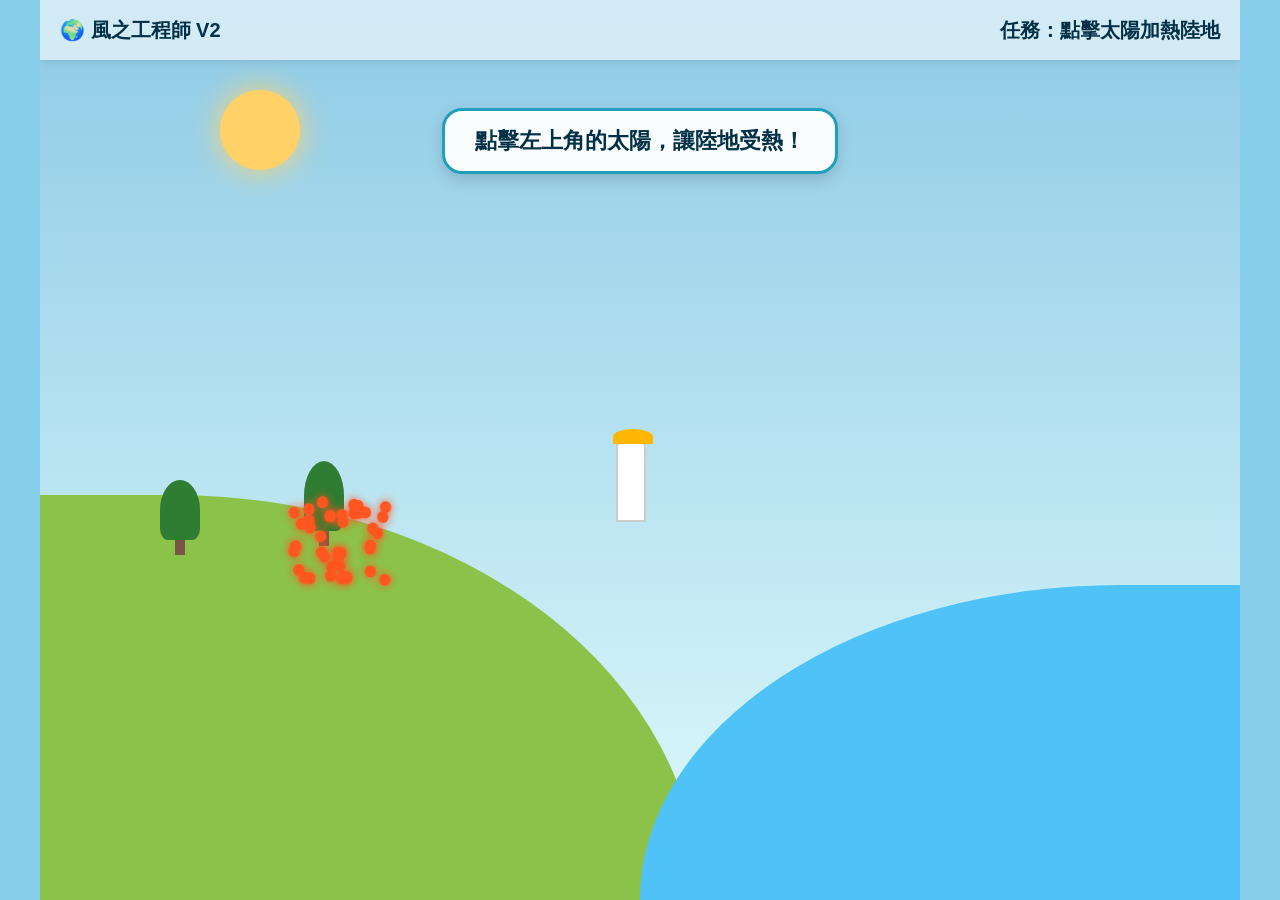
==== index.html @ 974bfee3 "Rename index.html.html to index.html" ====
<!DOCTYPE html>
<html lang="zh-HK">
<head>
<meta charset="UTF-8">
<meta name="viewport" content="width=device-width, initial-scale=1.0, maximum-scale=1.0, user-scalable=no">
<title>風之工程師 V2 - 海陸風大解密</title>
<style>
  /* 基礎設定，針對 iPad 觸控優化 */
  * { box-sizing: border-box; -webkit-tap-highlight-color: transparent; user-select: none; }
  body {
    margin: 0; padding: 0; width: 100vw; height: 100vh;
    font-family: "PingFang HK", "Microsoft JhengHei", sans-serif;
    background-color: #87CEEB; overflow: hidden;
    display: flex; justify-content: center; align-items: center;
    touch-action: none; /* 防止 iPad 滑動時觸發網頁滾動 */
  }
  #game-container {
    width: 100%; height: 100%; max-width: 1200px;
    position: relative; background: linear-gradient(to bottom, #8ecae6, #e0fbfc);
    overflow: hidden;
  }

  /* 頂部狀態列 */
  #header {
    position: absolute; top: 0; left: 0; width: 100%; height: 60px; 
    display: flex; justify-content: space-between; align-items: center;
    padding: 0 20px; background: rgba(255,255,255,0.6); backdrop-filter: blur(5px);
    font-size: 20px; font-weight: bold; color: #023047; z-index: 100;
    box-shadow: 0 2px 10px rgba(0,0,0,0.1);
  }

  /* 場景繪製 */
  .scene { position: absolute; width: 100%; height: 100%; top: 0; left: 0; }
  .sun { 
    position: absolute; top: 10%; left: 15%; width: 80px; height: 80px; 
    background: #FFD166; border-radius: 50%; box-shadow: 0 0 30px #FFD166; 
    transition: all 1s; cursor: pointer; z-index: 10;
  }
  .sun.hot { background: #FF5722; box-shadow: 0 0 60px #FF5722; transform: scale(1.1); }
  .land { position: absolute; bottom: 0; left: 0; width: 55%; height: 45%; background: #8BC34A; border-top-right-radius: 80% 100%; }
  .ocean { position: absolute; bottom: 0; right: 0; width: 50%; height: 35%; background: #4FC3F7; border-top-left-radius: 80% 100%; }
  .lighthouse { position: absolute; bottom: 42%; left: 48%; width: 30px; height: 80px; background: white; border: 2px solid #ccc; border-radius: 5px 5px 0 0; z-index: 5; }
  .lighthouse::before { content:''; position: absolute; top: -15px; left: -5px; width: 40px; height: 15px; background: #FFB703; border-radius: 50% 50% 0 0; }
  .tree { position: absolute; bottom: 40%; width: 40px; height: 60px; background: #2E7D32; border-radius: 50% 50% 20% 20%; transition: transform 0.2s; z-index: 5; }
  .tree::after { content:''; position: absolute; bottom: -15px; left: 15px; width: 10px; height: 15px; background: #795548; }
  .tree.t1 { left: 10%; }
  .tree.t2 { left: 22%; height: 70px; bottom: 41%; }
  .tree.wind { animation: sway 0.4s infinite alternate; }
  @keyframes sway { from { transform: rotate(-8deg); } to { transform: rotate(8deg); } }

  /* 提示文字框 */
  .dialog-box {
    position: absolute; top: 12%; left: 50%; transform: translateX(-50%);
    background: rgba(255,255,255,0.95); padding: 15px 30px; border-radius: 20px;
    font-size: 22px; font-weight: bold; color: #023047; box-shadow: 0 6px 15px rgba(0,0,0,0.15);
    text-align: center; z-index: 50; transition: all 0.3s; border: 3px solid #219EBC;
    min-width: 300px;
  }

  /* 按鈕 */
  .btn {
    padding: 15px 40px; font-size: 24px; font-weight: bold; border: none; border-radius: 30px;
    background: #FB8500; color: white; box-shadow: 0 6px #d67000; cursor: pointer;
    transition: transform 0.1s, box-shadow 0.1s; outline: none;
  }
  .btn:active { transform: translateY(4px); box-shadow: 0 2px #d67000; }
  .btn-blue { background: #219EBC; box-shadow: 0 6px #176b80; }
  .btn-blue:active { box-shadow: 0 2px #176b80; }
  .btn-green { background: #4CAF50; box-shadow: 0 6px #388E3C; }
  .btn-green:active { box-shadow: 0 2px #388E3C; }

  /* 階段控制 */
  .stage { display: none; position: absolute; width: 100%; height: 100%; z-index: 20; }
  .stage.active { display: block; }

  /* 階段一 UI */
  #stage1 .controls { position: absolute; bottom: 15%; left: 25%; transform: translateX(-50%); display: flex; gap: 20px; z-index: 30; }
  
  /* 階段二 UI (Canvas) */
  #stage2 { z-index: 30; }
  #draw-canvas { position: absolute; top: 0; left: 0; width: 100%; height: 100%; z-index: 25; }
  .pressure-icon {
    position: absolute; width: 60px; height: 60px; border-radius: 50%; display: flex;
    justify-content: center; align-items: center; font-size: 36px; font-weight: bold;
    color: white; opacity: 0; transition: opacity 0.5s; z-index: 26; pointer-events: none;
  }
  .pressure-icon.low { background: #E63946; top: 35%; left: 20%; }
  .pressure-icon.high { background: #023047; top: 60%; right: 15%; }

  /* 階段三 UI */
  #stage3 .quiz-panel {
    position: absolute; top: 50%; left: 50%; transform: translate(-50%, -50%);
    background: white; padding: 40px; border-radius: 25px; width: 90%; max-width: 850px;
    box-shadow: 0 15px 40px rgba(0,0,0,0.3); z-index: 40; text-align: center;
    display: none; flex-direction: column; gap: 25px; border: 5px solid #219EBC;
  }
  #stage3 .quiz-panel.active { display: flex; }
  .quiz-text { font-size: 26px; line-height: 2.2; color: #333; text-align: left; }
  .blank {
    display: inline-block; min-width: 120px; padding: 5px 15px; margin: 0 5px;
    border-bottom: 4px dashed #219EBC; color: #FB8500; font-weight: bold; text-align: center;
    background: #e0fbfc; border-radius: 8px; cursor: pointer; transition: all 0.2s;
  }
  .blank.active { background: #FFD166; border-bottom-color: #FB8500; transform: scale(1.05); }
  .blank.correct { background: #C8E6C9; color: #2E7D32; border-bottom-color: #2E7D32; border-bottom-style: solid; }
  .blank.wrong { background: #FFCDD2; color: #B71C1C; border-bottom-color: #B71C1C; border-bottom-style: solid; }
  
  .options { display: flex; justify-content: center; gap: 20px; flex-wrap: wrap; margin-top: 10px; }
  .option-btn {
    padding: 15px 35px; font-size: 24px; background: #f8f9fa; border: 3px solid #adb5bd;
    border-radius: 15px; color: #495057; font-weight: bold; cursor: pointer;
    transition: all 0.2s; box-shadow: 0 4px #adb5bd;
  }
  .option-btn:active { transform: translateY(2px); box-shadow: 0 2px #adb5bd; }
  .option-btn:hover { border-color: #219EBC; color: #219EBC; }
</style>
</head>
<body>

<div id="game-container">
  <!-- 背景場景 -->
  <div class="scene">
    <div class="sun" id="sun"></div>
    <div class="land"></div>
    <div class="ocean"></div>
    <div class="lighthouse"></div>
    <div class="tree t1" id="tree1"></div>
    <div class="tree t2" id="tree2"></div>
  </div>

  <!-- 頂部狀態 -->
  <div id="header">
    <div>🌍 風之工程師 V2</div>
    <div id="status-text">任務：點擊太陽加熱陸地</div>
  </div>

  <!-- 提示對話框 -->
  <div class="dialog-box" id="dialog">點擊左上角的太陽，讓陸地受熱！</div>

  <!-- 粒子層 -->
  <canvas id="particle-canvas" style="position:absolute; top:0; left:0; width:100%; height:100%; z-index:15; pointer-events:none;"></canvas>

  <!-- 階段一：熱空氣 -->
  <div class="stage active" id="stage1">
    <div class="controls">
      <button class="btn" id="btn-expand">膨脹</button>
      <button class="btn btn-blue" id="btn-contract">收縮</button>
    </div>
  </div>

  <!-- 階段二：冷空氣補充 (畫線互動) -->
  <div class="stage" id="stage2">
    <canvas id="draw-canvas"></canvas>
    <div class="pressure-icon low" id="low-press">－</div>
    <div class="pressure-icon high" id="high-press">＋</div>
  </div>

  <!-- 階段三：文字填空 -->
  <div class="stage" id="stage3">
    <div class="quiz-panel" id="quiz-panel">
      <div class="quiz-text">
        日間，在太陽的照射下，陸地上的空氣因受熱
        <span class="blank" id="blank1">?</span> 而
        <span class="blank" id="blank2">?</span>。<br>
        海洋上較冷的空氣會流向陸地，補充了
        <span class="blank" id="blank3">?</span> 的空氣。<br>
        這樣，空氣流動便形成風。
      </div>
      <div class="options" id="options-container">
        <!-- JS 動態生成選項 -->
      </div>
      <button class="btn btn-green" id="btn-check" style="margin-top: 10px; display: none;">確認答案</button>
    </div>
  </div>

</div>

<script>
/* 
  V2 改善重點：
  1. 使用 Canvas 進行粒子與畫線動畫，iPad 觸控更流暢。
  2. 粒子動畫嚴格遵守「距離拉開」而非「體積變大」。
  3. 階段三填空互動優化，點擊空格再選答案，並加入視覺回饋。
  4. 加入 Web Audio API 音效。
*/

// --- 音效產生器 (無需外部檔案) ---
const AudioContext = window.AudioContext || window.webkitAudioContext;
let audioCtx;
function initAudio() {
  if (!audioCtx) audioCtx = new AudioContext();
}
function playSound(type) {
  if (!audioCtx) return;
  const osc = audioCtx.createOscillator();
  const gain = audioCtx.createGain();
  osc.connect(gain);
  gain.connect(audioCtx.destination);
  
  if (type === 'click') {
    osc.type = 'sine'; osc.frequency.setValueAtTime(600, audioCtx.currentTime);
    gain.gain.setValueAtTime(0.1, audioCtx.currentTime);
    gain.gain.exponentialRampToValueAtTime(0.01, audioCtx.currentTime + 0.1);
    osc.start(); osc.stop(audioCtx.currentTime + 0.1);
  } else if (type === 'success') {
    osc.type = 'triangle'; 
    osc.frequency.setValueAtTime(400, audioCtx.currentTime);
    osc.frequency.exponentialRampToValueAtTime(800, audioCtx.currentTime + 0.2);
    gain.gain.setValueAtTime(0.1, audioCtx.currentTime);
    gain.gain.exponentialRampToValueAtTime(0.01, audioCtx.currentTime + 0.3);
    osc.start(); osc.stop(audioCtx.currentTime + 0.3);
  } else if (type === 'error') {
    osc.type = 'sawtooth'; osc.frequency.setValueAtTime(200, audioCtx.currentTime);
    gain.gain.setValueAtTime(0.1, audioCtx.currentTime);
    gain.gain.exponentialRampToValueAtTime(0.01, audioCtx.currentTime + 0.2);
    osc.start(); osc.stop(audioCtx.currentTime + 0.2);
  } else if (type === 'wind') {
    // 簡單的白噪音模擬風聲
    const bufferSize = audioCtx.sampleRate * 1.5; 
    const buffer = audioCtx.createBuffer(1, bufferSize, audioCtx.sampleRate);
    const data = buffer.getChannelData(0);
    for (let i = 0; i < bufferSize; i++) data[i] = Math.random() * 2 - 1;
    const noise = audioCtx.createBufferSource();
    noise.buffer = buffer;
    const filter = audioCtx.createBiquadFilter();
    filter.type = 'lowpass'; filter.frequency.value = 800;
    noise.connect(filter); filter.connect(gain);
    gain.gain.setValueAtTime(0.2, audioCtx.currentTime);
    gain.gain.exponentialRampToValueAtTime(0.01, audioCtx.currentTime + 1.5);
    noise.start(); noise.stop(audioCtx.currentTime + 1.5);
  }
}

// --- 全局狀態 ---
const state = {
  stage: 1,
  sunHot: false,
  particles: [],
  animId: null,
  selectedAnswers: { blank1: null, blank2: null, blank3: null },
  activeBlank: 'blank1'
};

// --- DOM 元素 ---
const sun = document.getElementById('sun');
const dialog = document.getElementById('dialog');
const statusText = document.getElementById('status-text');
const btnExpand = document.getElementById('btn-expand');
const btnContract = document.getElementById('btn-contract');
const stage1 = document.getElementById('stage1');
const stage2 = document.getElementById('stage2');
const stage3 = document.getElementById('stage3');
const drawCanvas = document.getElementById('draw-canvas');
const ctxDraw = drawCanvas.getContext('2d');
const particleCanvas = document.getElementById('particle-canvas');
const ctxPart = particleCanvas.getContext('2d');
const lowPress = document.getElementById('low-press');
const highPress = document.getElementById('high-press');
const trees = [document.getElementById('tree1'), document.getElementById('tree2')];
const quizPanel = document.getElementById('quiz-panel');
const optionsContainer = document.getElementById('options-container');
const btnCheck = document.getElementById('btn-check');

// 初始化 Canvas 尺寸
function resizeCanvas() {
  particleCanvas.width = window.innerWidth;
  particleCanvas.height = window.innerHeight;
  drawCanvas.width = window.innerWidth;
  drawCanvas.height = window.innerHeight;
}
window.addEventListener('resize', resizeCanvas);
resizeCanvas();

// --- 粒子系統 (Stage 1 & 2) ---
function createParticles() {
  state.particles = [];
  const startX = window.innerWidth * 0.25; // 陸地中心
  const startY = window.innerHeight * 0.6;  // 陸地上方
  
  for (let i = 0; i < 40; i++) {
    // 初始密集狀態
    let x = startX + (Math.random() - 0.5) * 100;
    let y = startY + (Math.random() - 0.5) * 80;
    state.particles.push({
      x: x, y: y,
      baseX: x, baseY: y,
      radius: 6,
      color: '#FF5722',
      vx: 0, vy: 0
    });
  }
}

function drawParticles() {
  ctxPart.clearRect(0, 0, particleCanvas.width, particleCanvas.height);
  state.particles.forEach(p => {
    ctxPart.beginPath();
    ctxPart.arc(p.x, p.y, p.radius, 0, Math.PI * 2);
    ctxPart.fillStyle = p.color;
    ctxPart.fill();
    // 加點發光效果
    ctxPart.shadowBlur = 10;
    ctxPart.shadowColor = p.color;
  });
  ctxPart.shadowBlur = 0;
}

function animateParticles() {
  let needsRedraw = false;
  state.particles.forEach(p => {
    if (p.vx !== 0 || p.vy !== 0) {
      p.x += p.vx;
      p.y += p.vy;
      p.vx *= 0.95; // 摩擦力
      p.vy *= 0.95;
      if (Math.abs(p.vx) > 0.1 || Math.abs(p.vy) > 0.1) needsRedraw = true;
    }
  });
  if (needsRedraw) {
    drawParticles();
    state.animId = requestAnimationFrame(animateParticles);
  } else {
    drawParticles();
  }
}

// --- 階段一邏輯 ---
sun.addEventListener('click', () => {
  if (state.stage !== 1 || state.sunHot) return;
  initAudio(); playSound('click');
  
  state.sunHot = true;
  sun.classList.add('hot');
  dialog.innerText = '陸地受熱了！空氣會怎樣呢？';
  statusText.innerText = '任務：選擇空氣的變化';
  btnExpand.style.display = 'inline-block';
  btnContract.style.display = 'inline-block';

  // 粒子震動效果 (受熱)
  state.particles.forEach(p => {
    p.vx = (Math.random() - 0.5) * 15;
    p.vy = (Math.random() - 0.5) * 15;
  });
  cancelAnimationFrame(state.animId);
  animateParticles();
});

btnExpand.addEventListener('click', () => {
  if (!state.sunHot) return;
  playSound('success');
  btnExpand.style.display = 'none';
  btnContract.style.display = 'none';
  dialog.innerText = '空氣受熱膨脹，粒子距離拉開，整體體積變大！';
  statusText.innerText = '觀察：熱空氣上升中';
  
  // 動畫：粒子距離拉開並整體上升
  state.particles.forEach(p => {
    // 計算從中心向外擴散的方向
    let dx = p.x - (window.innerWidth * 0.25);
    let dy = p.y - (window.innerHeight * 0.6);
    let dist = Math.sqrt(dx*dx + dy*dy) || 1;
    
    // 設定目標位置：向外擴散，並向上移動
    let targetX = p.x + (dx / dist) * (60 + Math.random() * 40);
    let targetY = p.y + (dy / dist) * (60 + Math.random() * 40) - 250; // 向上移動

    // 使用動畫過渡
    let startX = p.x, startY = p.y;
    let startTime = performance.now();
    let duration = 1500;

    function update() {
      let time = performance.now() - startTime;
      let progress = Math.min(time / duration, 1);
      // 緩動函數 easeOutQuad
      let ease = 1 - (1 - progress) * (1 - progress);
      
      p.x = startX + (targetX - startX) * ease;
      p.y = startY + (targetY - startY) * ease;
      drawParticles();

      if (progress < 1) {
        requestAnimationFrame(update);
      } else if (p === state.particles[state.particles.length - 1]) {
        // 最後一個粒子移動完畢
        setTimeout(startStage2, 500);
      }
    }
    requestAnimationFrame(update);
  });
  
  // 確保粒子顏色變淡(上升)
  setTimeout(() => {
    state.particles.forEach(p => p.color = 'rgba(255, 87, 34, 0.5)');
  }, 800);
});

btnContract.addEventListener('click', () => {
  playSound('error');
  dialog.innerText = '不對喔！空氣受熱時，粒子會拉開距離膨脹，再試一次！';
  btnContract.style.transform = 'translateX(5px)';
  setTimeout(() => btnContract.style.transform = 'translateX(-5px)', 100);
  setTimeout(() => btnContract.style.transform = 'translateX(0)', 200);
});


// --- 階段二邏輯 (Canvas 畫線) ---
let isDrawing = false;
let startX = 0, startY = 0;
let currentLine = null;

function startStage2() {
  stage1.classList.remove('active');
  stage2.classList.add('active');
  dialog.innerText = '熱空氣上升了，陸地變空！請用手指從海洋向左劃，引導冷空氣補充。';
  statusText.innerText = '任務：引導冷空氣';
  
  lowPress.style.opacity = '1';
  highPress.style.opacity = '1';
  
  // 清空粒子畫布，準備接收冷空氣
  state.particles = [];
  ctxPart.clearRect(0, 0, particleCanvas.width, particleCanvas.height);

  // 綁定觸控事件
  drawCanvas.style.pointerEvents = 'auto'; // 允許Canvas接收觸控
  drawCanvas.addEventListener('touchstart', onPointerDown, {passive: false});
  drawCanvas.addEventListener('touchmove', onPointerMove, {passive: false});
  drawCanvas.addEventListener('touchend', onPointerUp);
  drawCanvas.addEventListener('mousedown', onPointerDown);
  drawCanvas.addEventListener('mousemove', onPointerMove);
  drawCanvas.addEventListener('mouseup', onPointerUp);
}

function getPos(e) {
  let clientX, clientY;
  if (e.touches && e.touches.length > 0) {
    clientX = e.touches[0].clientX;
    clientY = e.touches[0].clientY;
  } else {
    clientX = e.clientX;
    clientY = e.clientY;
  }
  return { x: clientX, y: clientY };
}

function onPointerDown(e) {
  e.preventDefault();
  const pos = getPos(e);
  // 必須從右側 (海洋) 開始劃
  if (pos.x > window.innerWidth * 0.5) {
    isDrawing = true;
    startX = pos.x;
    startY = pos.y;
    currentLine = { startX, startY, endX: startX, endY: startY };
    drawLine();
  }
}

function onPointerMove(e) {
  if (!isDrawing) return;
  e.preventDefault();
  const pos = getPos(e);
  currentLine.endX = pos.x;
  currentLine.endY = pos.y;
  drawLine();
}

function onPointerUp(e) {
  if (!isDrawing) return;
  isDrawing = false;
  const pos = getPos(e);
  
  // 判斷成功條件：向左劃動超過 150px，且結束位置在左半邊
  if (pos.x < startX - 150 && pos.x < window.innerWidth * 0.45) {
    playSound('wind');
    // 成功！
    removePointerEvents();
    ctxDraw.clearRect(0, 0, drawCanvas.width, drawCanvas.height);
    dialog.innerText = '冷空氣從高氣壓（海洋）流向低氣壓（陸地）補充！';
    successStage2();
  } else {
    // 失敗，清除線條
    playSound('error');
    ctxDraw.clearRect(0, 0, drawCanvas.width, drawCanvas.height);
    currentLine = null;
    dialog.innerText = '要從海洋（右邊）向左劃向陸地（左邊）才對喔！';
  }
}

function drawLine() {
  ctxDraw.clearRect(0, 0, drawCanvas.width, drawCanvas.height);
  if (!currentLine) return;
  
  ctxDraw.beginPath();
  ctxDraw.moveTo(currentLine.startX, currentLine.startY);
  ctxDraw.lineTo(currentLine.endX, currentLine.endY);
  ctxDraw.strokeStyle = 'rgba(0, 180, 216, 0.8)';
  ctxDraw.lineWidth = 15;
  ctxDraw.lineCap = 'round';
  ctxDraw.stroke();
  
  // 加個箭頭
  let angle = Math.atan2(currentLine.endY - currentLine.startY, currentLine.endX - currentLine.startX);
  let arrowX = currentLine.endX - 20 * Math.cos(angle);
  let arrowY = currentLine.endY - 20 * Math.sin(angle);
  ctxDraw.beginPath();
  ctxDraw.moveTo(currentLine.endX, currentLine.endY);
  ctxDraw.lineTo(arrowX - 10 * Math.sin(angle), arrowY + 10 * Math.cos(angle));
  ctxDraw.lineTo(arrowX + 10 * Math.sin(angle), arrowY - 10 * Math.cos(angle));
  ctxDraw.closePath();
  ctxDraw.fillStyle = 'rgba(0, 180, 216, 1)';
  ctxDraw.fill();
}

function removePointerEvents() {
  drawCanvas.removeEventListener('touchstart', onPointerDown);
  drawCanvas.removeEventListener('touchmove', onPointerMove);
  drawCanvas.removeEventListener('touchend', onPointerUp);
  drawCanvas.removeEventListener('mousedown', onPointerDown);
  drawCanvas.removeEventListener('mousemove', onPointerMove);
  drawCanvas.removeEventListener('mouseup', onPointerUp);
  drawCanvas.style.pointerEvents = 'none';
}

function successStage2() {
  // 隱藏氣壓圖示
  lowPress.style.opacity = '0';
  highPress.style.opacity = '0';
  
  // 生成冷空氣粒子從右向左移動
  for (let i = 0; i < 30; i++) {
    let startX = window.innerWidth * 0.8 + (Math.random() - 0.5) * 100;
    let startY = window.innerHeight * 0.5 + (Math.random() - 0.5) * 100;
    let targetX = window.innerWidth * 0.25 + (Math.random() - 0.5) * 100;
    let targetY = window.innerHeight * 0.6 + (Math.random() - 0.5) * 100;
    
    let p = {
      x: startX, y: startY, targetX: targetX, targetY: targetY,
      radius: 6, color: '#00B4D8', progress: 0
    };
    
    // 使用動畫
    let startTime = performance.now() + i * 40;
    let duration = 800;
    
    function update() {
      let time = performance.now() - startTime;
      if (time < 0) { requestAnimationFrame(update); return; }
      
      let progress = Math.min(time / duration, 1);
      let ease = 1 - Math.pow(1 - progress, 3); // easeOutCubic
      
      p.x = startX + (targetX - startX) * ease;
      p.y = startY + (targetY - startY) * ease;
      
      ctxPart.beginPath();
      ctxPart.arc(p.x, p.y, p.radius, 0, Math.PI * 2);
      ctxPart.fillStyle = p.color;
      ctxPart.fill();
      
      if (progress < 1) {
        requestAnimationFrame(update);
      }
    }
    requestAnimationFrame(update);
  }

  // 樹木搖擺 (風的視覺回饋)
  setTimeout(() => {
    trees.forEach(t => t.classList.add('wind'));
  }, 500);

  // 進入階段三
  setTimeout(() => {
    dialog.style.opacity = '0';
    startStage3();
  }, 2500);
}


// --- 階段三邏輯 (文字填空) ---
function startStage3() {
  stage2.classList.remove('active');
  stage3.classList.add('active');
  statusText.innerText = '最終任務：完成科學填空';
  quizPanel.classList.add('active');
  dialog.style.opacity = '0';

  // 選項池
  const options = ['膨脹', '收縮', '上升', '下沉'];
  
  // 清空並生成選項
  optionsContainer.innerHTML = '';
  options.forEach(opt => {
    let btn = document.createElement('button');
    btn.className = 'option-btn';
    btn.innerText = opt;
    btn.dataset.text = opt;
    
    btn.addEventListener('click', () => {
      if (state.activeBlank) {
        playSound('click');
        // 填入文字
        let blankEl = document.getElementById(state.activeBlank);
        blankEl.innerText = opt;
        blankEl.classList.add('active');
        state.selectedAnswers[state.activeBlank] = opt;
        
        // 尋找下一個未填的空格
        let nextBlank = null;
        if (!state.selectedAnswers.blank1) nextBlank = 'blank1';
        else if (!state.selectedAnswers.blank2) nextBlank = 'blank2';
        else if (!state.selectedAnswers.blank3) nextBlank = 'blank3';
        
        if (nextBlank) {
          setActiveBlank(nextBlank);
        } else {
          setActiveBlank(null);
        }

        // 檢查是否全部填完
        if (state.selectedAnswers.blank1 && state.selectedAnswers.blank2 && state.selectedAnswers.blank3) {
          btnCheck.style.display = 'inline-block';
        } else {
          btnCheck.style.display = 'none';
        }
      }
    });
    optionsContainer.appendChild(btn);
  });

  // 設置當前選中的空格
  function setActiveBlank(id) {
    ['blank1', 'blank2', 'blank3'].forEach(b => {
      let el = document.getElementById(b);
      if (b === id) el.classList.add('active');
      else el.classList.remove('active');
    });
    state.activeBlank = id;
  }

  // 點擊空格可以重新選擇
  ['blank1', 'blank2', 'blank3'].forEach(id => {
    document.getElementById(id).addEventListener('click', (e) => {
      // 清除該格答案
      e.target.innerText = '?';
      e.target.classList.remove('correct', 'wrong', 'active');
      state.selectedAnswers[id] = null;
      setActiveBlank(id);
      btnCheck.style.display = 'none';
    });
  });

  setActiveBlank('blank1');

  // 確認答案
  btnCheck.addEventListener('click', () => {
    let correctAnswers = {
      blank1: '膨脹',
      blank2: '上升',
      blank3: '上升'
    };

    let allCorrect = true;
    for (let key in correctAnswers) {
      let el = document.getElementById(key);
      if (state.selectedAnswers[key] === correctAnswers[key]) {
        el.classList.add('correct');
        el.classList.remove('wrong');
      } else {
        el.classList.add('wrong');
        el.classList.remove('correct');
        allCorrect = false;
      }
    }

    if (allCorrect) {
      playSound('success');
      dialog.style.opacity = '1';
      dialog.innerText = '太棒了！你成功製造了風！🌬️';
      dialog.style.background = '#C8E6C9';
      dialog.style.color = '#2E7D32';
      dialog.style.border = '3px solid #4CAF50';
      
      quizPanel.style.display = 'none';
      statusText.innerText = '任務完成！🌟';
      
      sun.classList.remove('hot');
      trees.forEach(t => t.classList.add('wind'));
    } else {
      playSound('error');
      dialog.style.opacity = '1';
      dialog.innerText = '有些答案不對喔，想想空氣受熱後會怎樣？';
      dialog.style.background = '#FFCDD2';
      dialog.style.color = '#B71C1C';
      dialog.style.border = '3px solid #E53935';
      
      // 震動錯誤的空格
      for (let key in correctAnswers) {
        if (state.selectedAnswers[key] !== correctAnswers[key]) {
          let el = document.getElementById(key);
          el.style.transform = 'translateX(5px)';
          setTimeout(() => el.style.transform = 'translateX(-5px)', 100);
          setTimeout(() => el.style.transform = 'translateX(0)', 200);
        }
      }
    }
  });
}

// 初始化遊戲
window.onload = () => {
  createParticles();
  drawParticles();
  
  // 隱藏階段一的按鈕，直到點擊太陽
  btnExpand.style.display = 'none';
  btnContract.style.display = 'none';
  
  // 階段二的氣壓圖示預設隱藏
  lowPress.style.opacity = '0';
  highPress.style.opacity = '0';
};
</script>
</body>
</html>
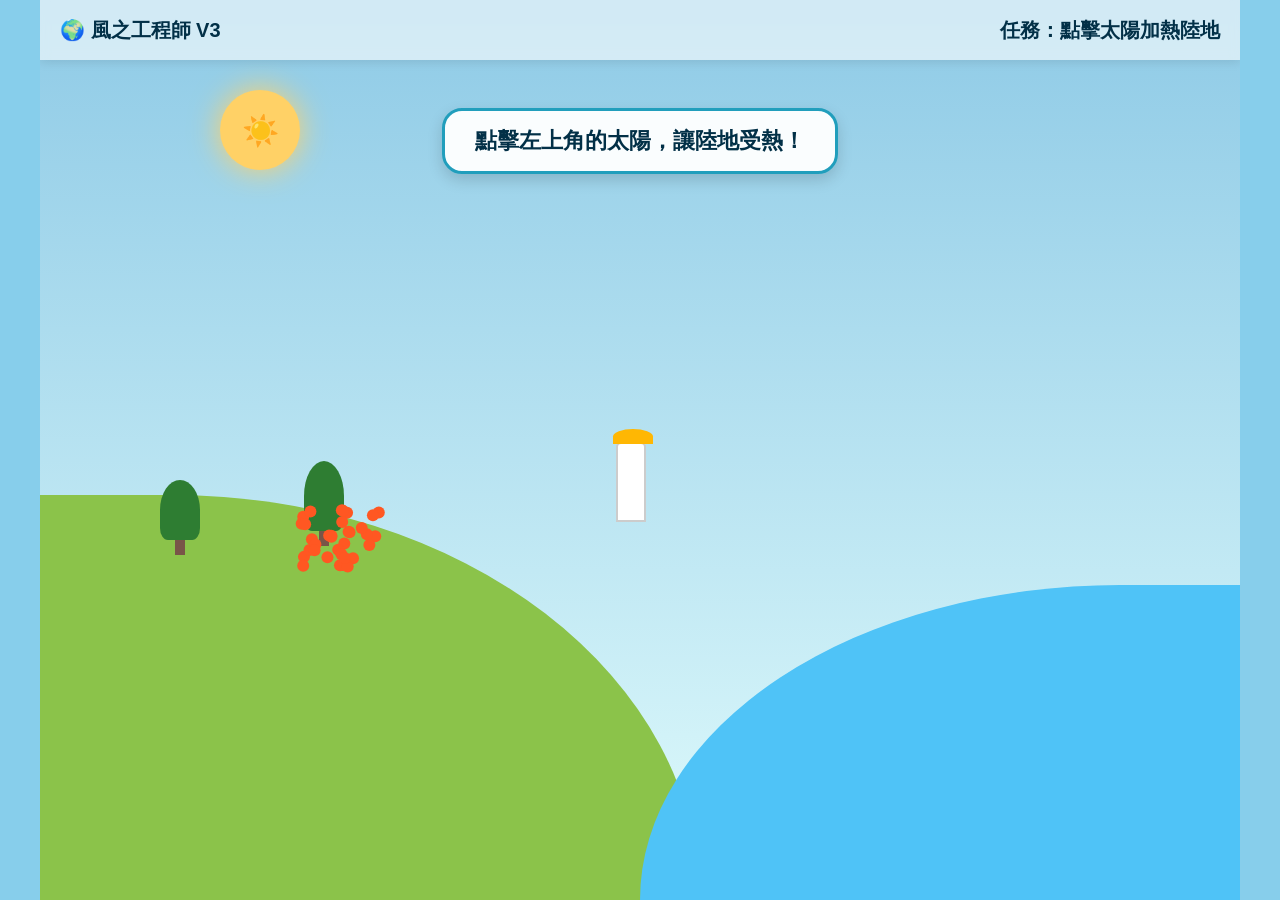
==== commit 9f287aa8: "Update index.html" ====
--- a/index.html
+++ b/index.html
@@ -3,7 +3,7 @@
 <head>
 <meta charset="UTF-8">
 <meta name="viewport" content="width=device-width, initial-scale=1.0, maximum-scale=1.0, user-scalable=no">
-<title>風之工程師 V2 - 海陸風大解密</title>
+<title>風之工程師 V3 - 海陸風大解密</title>
 <style>
   /* 基礎設定，針對 iPad 觸控優化 */
   * { box-sizing: border-box; -webkit-tap-highlight-color: transparent; user-select: none; }
@@ -34,14 +34,15 @@
   .sun { 
     position: absolute; top: 10%; left: 15%; width: 80px; height: 80px; 
     background: #FFD166; border-radius: 50%; box-shadow: 0 0 30px #FFD166; 
-    transition: all 1s; cursor: pointer; z-index: 10;
+    transition: all 0.5s; cursor: pointer; z-index: 50;
+    display: flex; justify-content: center; align-items: center; font-size: 30px;
   }
   .sun.hot { background: #FF5722; box-shadow: 0 0 60px #FF5722; transform: scale(1.1); }
-  .land { position: absolute; bottom: 0; left: 0; width: 55%; height: 45%; background: #8BC34A; border-top-right-radius: 80% 100%; }
-  .ocean { position: absolute; bottom: 0; right: 0; width: 50%; height: 35%; background: #4FC3F7; border-top-left-radius: 80% 100%; }
-  .lighthouse { position: absolute; bottom: 42%; left: 48%; width: 30px; height: 80px; background: white; border: 2px solid #ccc; border-radius: 5px 5px 0 0; z-index: 5; }
+  .land { position: absolute; bottom: 0; left: 0; width: 55%; height: 45%; background: #8BC34A; border-top-right-radius: 80% 100%; pointer-events: none; }
+  .ocean { position: absolute; bottom: 0; right: 0; width: 50%; height: 35%; background: #4FC3F7; border-top-left-radius: 80% 100%; pointer-events: none; }
+  .lighthouse { position: absolute; bottom: 42%; left: 48%; width: 30px; height: 80px; background: white; border: 2px solid #ccc; border-radius: 5px 5px 0 0; z-index: 5; pointer-events: none; }
   .lighthouse::before { content:''; position: absolute; top: -15px; left: -5px; width: 40px; height: 15px; background: #FFB703; border-radius: 50% 50% 0 0; }
-  .tree { position: absolute; bottom: 40%; width: 40px; height: 60px; background: #2E7D32; border-radius: 50% 50% 20% 20%; transition: transform 0.2s; z-index: 5; }
+  .tree { position: absolute; bottom: 40%; width: 40px; height: 60px; background: #2E7D32; border-radius: 50% 50% 20% 20%; transition: transform 0.2s; z-index: 5; pointer-events: none; }
   .tree::after { content:''; position: absolute; bottom: -15px; left: 15px; width: 10px; height: 15px; background: #795548; }
   .tree.t1 { left: 10%; }
   .tree.t2 { left: 22%; height: 70px; bottom: 41%; }
@@ -53,15 +54,15 @@
     position: absolute; top: 12%; left: 50%; transform: translateX(-50%);
     background: rgba(255,255,255,0.95); padding: 15px 30px; border-radius: 20px;
     font-size: 22px; font-weight: bold; color: #023047; box-shadow: 0 6px 15px rgba(0,0,0,0.15);
-    text-align: center; z-index: 50; transition: all 0.3s; border: 3px solid #219EBC;
-    min-width: 300px;
+    text-align: center; z-index: 200; transition: all 0.3s; border: 3px solid #219EBC;
+    min-width: 300px; pointer-events: none; /* 唔好阻擋點擊 */
   }
 
   /* 按鈕 */
   .btn {
     padding: 15px 40px; font-size: 24px; font-weight: bold; border: none; border-radius: 30px;
     background: #FB8500; color: white; box-shadow: 0 6px #d67000; cursor: pointer;
-    transition: transform 0.1s, box-shadow 0.1s; outline: none;
+    transition: transform 0.1s, box-shadow 0.1s; outline: none; pointer-events: auto;
   }
   .btn:active { transform: translateY(4px); box-shadow: 0 2px #d67000; }
   .btn-blue { background: #219EBC; box-shadow: 0 6px #176b80; }
@@ -70,19 +71,18 @@
   .btn-green:active { box-shadow: 0 2px #388E3C; }
 
   /* 階段控制 */
-  .stage { display: none; position: absolute; width: 100%; height: 100%; z-index: 20; }
+  .stage { display: none; position: absolute; width: 100%; height: 100%; z-index: 20; pointer-events: none; }
   .stage.active { display: block; }
 
   /* 階段一 UI */
-  #stage1 .controls { position: absolute; bottom: 15%; left: 25%; transform: translateX(-50%); display: flex; gap: 20px; z-index: 30; }
-  
-  /* 階段二 UI (Canvas) */
-  #stage2 { z-index: 30; }
-  #draw-canvas { position: absolute; top: 0; left: 0; width: 100%; height: 100%; z-index: 25; }
+  #stage1 .controls { position: absolute; bottom: 15%; left: 25%; transform: translateX(-50%); display: flex; gap: 20px; z-index: 150; pointer-events: auto; }
+  
+  /* 階段二 UI (Canvas 畫線) */
+  #draw-canvas { position: absolute; top: 0; left: 0; width: 100%; height: 100%; z-index: 100; pointer-events: auto; touch-action: none; }
   .pressure-icon {
     position: absolute; width: 60px; height: 60px; border-radius: 50%; display: flex;
     justify-content: center; align-items: center; font-size: 36px; font-weight: bold;
-    color: white; opacity: 0; transition: opacity 0.5s; z-index: 26; pointer-events: none;
+    color: white; opacity: 0; transition: opacity 0.5s; z-index: 101; pointer-events: none;
   }
   .pressure-icon.low { background: #E63946; top: 35%; left: 20%; }
   .pressure-icon.high { background: #023047; top: 60%; right: 15%; }
@@ -90,14 +90,15 @@
   /* 階段三 UI */
   #stage3 .quiz-panel {
     position: absolute; top: 50%; left: 50%; transform: translate(-50%, -50%);
-    background: white; padding: 40px; border-radius: 25px; width: 90%; max-width: 850px;
-    box-shadow: 0 15px 40px rgba(0,0,0,0.3); z-index: 40; text-align: center;
-    display: none; flex-direction: column; gap: 25px; border: 5px solid #219EBC;
+    background: white; padding: 30px; border-radius: 25px; width: 90%; max-width: 850px;
+    box-shadow: 0 15px 40px rgba(0,0,0,0.3); z-index: 150; text-align: center;
+    display: none; flex-direction: column; gap: 20px; border: 5px solid #219EBC;
+    pointer-events: auto;
   }
   #stage3 .quiz-panel.active { display: flex; }
-  .quiz-text { font-size: 26px; line-height: 2.2; color: #333; text-align: left; }
+  .quiz-text { font-size: 24px; line-height: 2.2; color: #333; text-align: left; }
   .blank {
-    display: inline-block; min-width: 120px; padding: 5px 15px; margin: 0 5px;
+    display: inline-block; min-width: 100px; padding: 5px 15px; margin: 0 5px;
     border-bottom: 4px dashed #219EBC; color: #FB8500; font-weight: bold; text-align: center;
     background: #e0fbfc; border-radius: 8px; cursor: pointer; transition: all 0.2s;
   }
@@ -105,14 +106,17 @@
   .blank.correct { background: #C8E6C9; color: #2E7D32; border-bottom-color: #2E7D32; border-bottom-style: solid; }
   .blank.wrong { background: #FFCDD2; color: #B71C1C; border-bottom-color: #B71C1C; border-bottom-style: solid; }
   
-  .options { display: flex; justify-content: center; gap: 20px; flex-wrap: wrap; margin-top: 10px; }
+  .options { display: flex; justify-content: center; gap: 15px; flex-wrap: wrap; margin-top: 10px; }
   .option-btn {
-    padding: 15px 35px; font-size: 24px; background: #f8f9fa; border: 3px solid #adb5bd;
+    padding: 15px 30px; font-size: 22px; background: #f8f9fa; border: 3px solid #adb5bd;
     border-radius: 15px; color: #495057; font-weight: bold; cursor: pointer;
     transition: all 0.2s; box-shadow: 0 4px #adb5bd;
   }
   .option-btn:active { transform: translateY(2px); box-shadow: 0 2px #adb5bd; }
   .option-btn:hover { border-color: #219EBC; color: #219EBC; }
+
+  /* 粒子層 */
+  #particle-canvas { position: absolute; top: 0; left: 0; width: 100%; height: 100%; z-index: 10; pointer-events: none; }
 </style>
 </head>
 <body>
@@ -120,7 +124,7 @@
 <div id="game-container">
   <!-- 背景場景 -->
   <div class="scene">
-    <div class="sun" id="sun"></div>
+    <div class="sun" id="sun">☀️</div>
     <div class="land"></div>
     <div class="ocean"></div>
     <div class="lighthouse"></div>
@@ -130,19 +134,19 @@
 
   <!-- 頂部狀態 -->
   <div id="header">
-    <div>🌍 風之工程師 V2</div>
+    <div>🌍 風之工程師 V3</div>
     <div id="status-text">任務：點擊太陽加熱陸地</div>
   </div>
 
+  <!-- 粒子層 -->
+  <canvas id="particle-canvas"></canvas>
+
   <!-- 提示對話框 -->
   <div class="dialog-box" id="dialog">點擊左上角的太陽，讓陸地受熱！</div>
 
-  <!-- 粒子層 -->
-  <canvas id="particle-canvas" style="position:absolute; top:0; left:0; width:100%; height:100%; z-index:15; pointer-events:none;"></canvas>
-
   <!-- 階段一：熱空氣 -->
   <div class="stage active" id="stage1">
-    <div class="controls">
+    <div class="controls" id="stage1-controls" style="display: none;">
       <button class="btn" id="btn-expand">膨脹</button>
       <button class="btn btn-blue" id="btn-contract">收縮</button>
     </div>
@@ -177,58 +181,56 @@
 
 <script>
 /* 
-  V2 改善重點：
-  1. 使用 Canvas 進行粒子與畫線動畫，iPad 觸控更流暢。
-  2. 粒子動畫嚴格遵守「距離拉開」而非「體積變大」。
-  3. 階段三填空互動優化，點擊空格再選答案，並加入視覺回饋。
-  4. 加入 Web Audio API 音效。
+  V3 修正重點：
+  1. 修正音效初始化時機 (解決 iOS Safari 卡死問題)。
+  2. 改用 Pointer Events (pointerdown, pointermove, pointerup) 取代 touch/mouse 混合。
+  3. 強制設定 canvas 寬高與 devicePixelRatio 匹配，解決 Retina 螢幕點擊位置偏移。
+  4. 簡化部分 DOM 結構與 z-index 層級，確保按鈕一定可以被點擊。
 */
 
-// --- 音效產生器 (無需外部檔案) ---
-const AudioContext = window.AudioContext || window.webkitAudioContext;
-let audioCtx;
-function initAudio() {
-  if (!audioCtx) audioCtx = new AudioContext();
-}
+// --- 音效產生器 (安全版本) ---
+let audioCtx = null;
 function playSound(type) {
-  if (!audioCtx) return;
-  const osc = audioCtx.createOscillator();
-  const gain = audioCtx.createGain();
-  osc.connect(gain);
-  gain.connect(audioCtx.destination);
-  
-  if (type === 'click') {
-    osc.type = 'sine'; osc.frequency.setValueAtTime(600, audioCtx.currentTime);
-    gain.gain.setValueAtTime(0.1, audioCtx.currentTime);
-    gain.gain.exponentialRampToValueAtTime(0.01, audioCtx.currentTime + 0.1);
-    osc.start(); osc.stop(audioCtx.currentTime + 0.1);
-  } else if (type === 'success') {
-    osc.type = 'triangle'; 
-    osc.frequency.setValueAtTime(400, audioCtx.currentTime);
-    osc.frequency.exponentialRampToValueAtTime(800, audioCtx.currentTime + 0.2);
-    gain.gain.setValueAtTime(0.1, audioCtx.currentTime);
-    gain.gain.exponentialRampToValueAtTime(0.01, audioCtx.currentTime + 0.3);
-    osc.start(); osc.stop(audioCtx.currentTime + 0.3);
-  } else if (type === 'error') {
-    osc.type = 'sawtooth'; osc.frequency.setValueAtTime(200, audioCtx.currentTime);
-    gain.gain.setValueAtTime(0.1, audioCtx.currentTime);
-    gain.gain.exponentialRampToValueAtTime(0.01, audioCtx.currentTime + 0.2);
-    osc.start(); osc.stop(audioCtx.currentTime + 0.2);
-  } else if (type === 'wind') {
-    // 簡單的白噪音模擬風聲
-    const bufferSize = audioCtx.sampleRate * 1.5; 
-    const buffer = audioCtx.createBuffer(1, bufferSize, audioCtx.sampleRate);
-    const data = buffer.getChannelData(0);
-    for (let i = 0; i < bufferSize; i++) data[i] = Math.random() * 2 - 1;
-    const noise = audioCtx.createBufferSource();
-    noise.buffer = buffer;
-    const filter = audioCtx.createBiquadFilter();
-    filter.type = 'lowpass'; filter.frequency.value = 800;
-    noise.connect(filter); filter.connect(gain);
-    gain.gain.setValueAtTime(0.2, audioCtx.currentTime);
-    gain.gain.exponentialRampToValueAtTime(0.01, audioCtx.currentTime + 1.5);
-    noise.start(); noise.stop(audioCtx.currentTime + 1.5);
-  }
+  // 如果沒有 AudioContext，嘗試初始化
+  if (!audioCtx) {
+    try {
+      window.AudioContext = window.AudioContext || window.webkitAudioContext;
+      audioCtx = new AudioContext();
+    } catch (e) {
+      console.log("瀏覽器不支援音效");
+      return;
+    }
+  }
+  // 如果被瀏覽器暫停，嘗試恢復
+  if (audioCtx.state === 'suspended') {
+    audioCtx.resume();
+  }
+
+  try {
+    const osc = audioCtx.createOscillator();
+    const gain = audioCtx.createGain();
+    osc.connect(gain);
+    gain.connect(audioCtx.destination);
+    
+    if (type === 'click') {
+      osc.type = 'sine'; osc.frequency.setValueAtTime(600, audioCtx.currentTime);
+      gain.gain.setValueAtTime(0.1, audioCtx.currentTime);
+      gain.gain.exponentialRampToValueAtTime(0.01, audioCtx.currentTime + 0.1);
+      osc.start(); osc.stop(audioCtx.currentTime + 0.1);
+    } else if (type === 'success') {
+      osc.type = 'triangle'; 
+      osc.frequency.setValueAtTime(400, audioCtx.currentTime);
+      osc.frequency.exponentialRampToValueAtTime(800, audioCtx.currentTime + 0.2);
+      gain.gain.setValueAtTime(0.1, audioCtx.currentTime);
+      gain.gain.exponentialRampToValueAtTime(0.01, audioCtx.currentTime + 0.3);
+      osc.start(); osc.stop(audioCtx.currentTime + 0.3);
+    } else if (type === 'error') {
+      osc.type = 'sawtooth'; osc.frequency.setValueAtTime(200, audioCtx.currentTime);
+      gain.gain.setValueAtTime(0.1, audioCtx.currentTime);
+      gain.gain.exponentialRampToValueAtTime(0.01, audioCtx.currentTime + 0.2);
+      osc.start(); osc.stop(audioCtx.currentTime + 0.2);
+    }
+  } catch(e) { console.log("音效播放失敗", e); }
 }
 
 // --- 全局狀態 ---
@@ -250,6 +252,7 @@
 const stage1 = document.getElementById('stage1');
 const stage2 = document.getElementById('stage2');
 const stage3 = document.getElementById('stage3');
+const stage1Controls = document.getElementById('stage1-controls');
 const drawCanvas = document.getElementById('draw-canvas');
 const ctxDraw = drawCanvas.getContext('2d');
 const particleCanvas = document.getElementById('particle-canvas');
@@ -261,61 +264,79 @@
 const optionsContainer = document.getElementById('options-container');
 const btnCheck = document.getElementById('btn-check');
 
-// 初始化 Canvas 尺寸
+// --- 初始化 Canvas (解決 Retina 螢幕問題) ---
 function resizeCanvas() {
-  particleCanvas.width = window.innerWidth;
-  particleCanvas.height = window.innerHeight;
-  drawCanvas.width = window.innerWidth;
-  drawCanvas.height = window.innerHeight;
+  const dpr = window.devicePixelRatio || 1;
+  const rect = document.getElementById('game-container').getBoundingClientRect();
+  
+  // 粒子 Canvas
+  particleCanvas.width = rect.width * dpr;
+  particleCanvas.height = rect.height * dpr;
+  ctxPart.scale(dpr, dpr);
+  
+  // 畫線 Canvas
+  drawCanvas.width = rect.width * dpr;
+  drawCanvas.height = rect.height * dpr;
+  ctxDraw.scale(dpr, dpr);
+  
+  // 如果已經有粒子，重新繪製
+  if (state.particles.length > 0) drawParticles();
 }
 window.addEventListener('resize', resizeCanvas);
+window.addEventListener('orientationchange', () => setTimeout(resizeCanvas, 200));
 resizeCanvas();
 
-// --- 粒子系統 (Stage 1 & 2) ---
+// --- 粒子系統 ---
 function createParticles() {
   state.particles = [];
-  const startX = window.innerWidth * 0.25; // 陸地中心
-  const startY = window.innerHeight * 0.6;  // 陸地上方
-  
-  for (let i = 0; i < 40; i++) {
-    // 初始密集狀態
-    let x = startX + (Math.random() - 0.5) * 100;
-    let y = startY + (Math.random() - 0.5) * 80;
+  const rect = document.getElementById('game-container').getBoundingClientRect();
+  const startX = rect.width * 0.25; 
+  const startY = rect.height * 0.6;  
+  
+  for (let i = 0; i < 35; i++) {
+    let x = startX + (Math.random() - 0.5) * 80;
+    let y = startY + (Math.random() - 0.5) * 60;
     state.particles.push({
       x: x, y: y,
-      baseX: x, baseY: y,
+      targetX: x, targetY: y,
       radius: 6,
       color: '#FF5722',
-      vx: 0, vy: 0
+      vx: 0, vy: 0,
+      isMoving: false
     });
   }
 }
 
 function drawParticles() {
-  ctxPart.clearRect(0, 0, particleCanvas.width, particleCanvas.height);
+  const dpr = window.devicePixelRatio || 1;
+  ctxPart.clearRect(0, 0, particleCanvas.width / dpr, particleCanvas.height / dpr);
+  
   state.particles.forEach(p => {
     ctxPart.beginPath();
     ctxPart.arc(p.x, p.y, p.radius, 0, Math.PI * 2);
     ctxPart.fillStyle = p.color;
     ctxPart.fill();
-    // 加點發光效果
-    ctxPart.shadowBlur = 10;
-    ctxPart.shadowColor = p.color;
   });
-  ctxPart.shadowBlur = 0;
 }
 
 function animateParticles() {
   let needsRedraw = false;
   state.particles.forEach(p => {
-    if (p.vx !== 0 || p.vy !== 0) {
-      p.x += p.vx;
-      p.y += p.vy;
-      p.vx *= 0.95; // 摩擦力
-      p.vy *= 0.95;
-      if (Math.abs(p.vx) > 0.1 || Math.abs(p.vy) > 0.1) needsRedraw = true;
+    if (p.isMoving) {
+      // 緩動移動
+      p.x += (p.targetX - p.x) * 0.08;
+      p.y += (p.targetY - p.y) * 0.08;
+      
+      if (Math.abs(p.targetX - p.x) > 0.5 || Math.abs(p.targetY - p.y) > 0.5) {
+        needsRedraw = true;
+      } else {
+        p.x = p.targetX;
+        p.y = p.targetY;
+        p.isMoving = false;
+      }
     }
   });
+  
   if (needsRedraw) {
     drawParticles();
     state.animId = requestAnimationFrame(animateParticles);
@@ -325,77 +346,62 @@
 }
 
 // --- 階段一邏輯 ---
-sun.addEventListener('click', () => {
+sun.addEventListener('pointerdown', (e) => {
+  e.preventDefault(); // 防止雙擊縮放
   if (state.stage !== 1 || state.sunHot) return;
-  initAudio(); playSound('click');
-  
+  
+  playSound('click');
   state.sunHot = true;
   sun.classList.add('hot');
   dialog.innerText = '陸地受熱了！空氣會怎樣呢？';
   statusText.innerText = '任務：選擇空氣的變化';
-  btnExpand.style.display = 'inline-block';
-  btnContract.style.display = 'inline-block';
-
-  // 粒子震動效果 (受熱)
+  stage1Controls.style.display = 'flex';
+
+  // 粒子震動效果 (模擬受熱)
   state.particles.forEach(p => {
-    p.vx = (Math.random() - 0.5) * 15;
-    p.vy = (Math.random() - 0.5) * 15;
+    p.targetX = p.x + (Math.random() - 0.5) * 30;
+    p.targetY = p.y + (Math.random() - 0.5) * 30;
+    p.isMoving = true;
   });
   cancelAnimationFrame(state.animId);
   animateParticles();
 });
 
-btnExpand.addEventListener('click', () => {
+btnExpand.addEventListener('pointerdown', (e) => {
+  e.preventDefault();
   if (!state.sunHot) return;
   playSound('success');
-  btnExpand.style.display = 'none';
-  btnContract.style.display = 'none';
+  stage1Controls.style.display = 'none';
   dialog.innerText = '空氣受熱膨脹，粒子距離拉開，整體體積變大！';
   statusText.innerText = '觀察：熱空氣上升中';
   
   // 動畫：粒子距離拉開並整體上升
   state.particles.forEach(p => {
-    // 計算從中心向外擴散的方向
     let dx = p.x - (window.innerWidth * 0.25);
     let dy = p.y - (window.innerHeight * 0.6);
     let dist = Math.sqrt(dx*dx + dy*dy) || 1;
     
-    // 設定目標位置：向外擴散，並向上移動
-    let targetX = p.x + (dx / dist) * (60 + Math.random() * 40);
-    let targetY = p.y + (dy / dist) * (60 + Math.random() * 40) - 250; // 向上移動
-
-    // 使用動畫過渡
-    let startX = p.x, startY = p.y;
-    let startTime = performance.now();
-    let duration = 1500;
-
-    function update() {
-      let time = performance.now() - startTime;
-      let progress = Math.min(time / duration, 1);
-      // 緩動函數 easeOutQuad
-      let ease = 1 - (1 - progress) * (1 - progress);
-      
-      p.x = startX + (targetX - startX) * ease;
-      p.y = startY + (targetY - startY) * ease;
-      drawParticles();
-
-      if (progress < 1) {
-        requestAnimationFrame(update);
-      } else if (p === state.particles[state.particles.length - 1]) {
-        // 最後一個粒子移動完畢
-        setTimeout(startStage2, 500);
-      }
-    }
-    requestAnimationFrame(update);
+    // 目標位置：向外擴散，並向上移動
+    p.targetX = p.x + (dx / dist) * (80 + Math.random() * 60);
+    p.targetY = p.y + (dy / dist) * (80 + Math.random() * 60) - 300;
+    p.isMoving = true;
   });
+  
+  cancelAnimationFrame(state.animId);
+  animateParticles();
   
   // 確保粒子顏色變淡(上升)
   setTimeout(() => {
-    state.particles.forEach(p => p.color = 'rgba(255, 87, 34, 0.5)');
+    state.particles.forEach(p => p.color = 'rgba(255, 87, 34, 0.3)');
+    drawParticles();
   }, 800);
+
+  // 進入下一階段
+  setTimeout(startStage2, 2000);
 });
 
-btnContract.addEventListener('click', () => {
+btnContract.addEventListener('pointerdown', (e) => {
+  e.preventDefault();
   playSound('error');
   dialog.innerText = '不對喔！空氣受熱時，粒子會拉開距離膨脹，再試一次！';
   btnContract.style.transform = 'translateX(5px)';
@@ -418,30 +424,23 @@
   lowPress.style.opacity = '1';
   highPress.style.opacity = '1';
   
-  // 清空粒子畫布，準備接收冷空氣
+  // 清空粒子畫布
   state.particles = [];
   ctxPart.clearRect(0, 0, particleCanvas.width, particleCanvas.height);
 
-  // 綁定觸控事件
-  drawCanvas.style.pointerEvents = 'auto'; // 允許Canvas接收觸控
-  drawCanvas.addEventListener('touchstart', onPointerDown, {passive: false});
-  drawCanvas.addEventListener('touchmove', onPointerMove, {passive: false});
-  drawCanvas.addEventListener('touchend', onPointerUp);
-  drawCanvas.addEventListener('mousedown', onPointerDown);
-  drawCanvas.addEventListener('mousemove', onPointerMove);
-  drawCanvas.addEventListener('mouseup', onPointerUp);
+  // 綁定 Pointer Events (兼容 iPad 觸控與滑鼠)
+  drawCanvas.addEventListener('pointerdown', onPointerDown);
+  drawCanvas.addEventListener('pointermove', onPointerMove);
+  drawCanvas.addEventListener('pointerup', onPointerUp);
+  drawCanvas.addEventListener('pointercancel', onPointerUp);
 }
 
 function getPos(e) {
-  let clientX, clientY;
-  if (e.touches && e.touches.length > 0) {
-    clientX = e.touches[0].clientX;
-    clientY = e.touches[0].clientY;
-  } else {
-    clientX = e.clientX;
-    clientY = e.clientY;
-  }
-  return { x: clientX, y: clientY };
+  const rect = drawCanvas.getBoundingClientRect();
+  return { 
+    x: e.clientX - rect.left, 
+    y: e.clientY - rect.top 
+  };
 }
 
 function onPointerDown(e) {
@@ -473,7 +472,7 @@
   
   // 判斷成功條件：向左劃動超過 150px，且結束位置在左半邊
   if (pos.x < startX - 150 && pos.x < window.innerWidth * 0.45) {
-    playSound('wind');
+    playSound('success');
     // 成功！
     removePointerEvents();
     ctxDraw.clearRect(0, 0, drawCanvas.width, drawCanvas.height);
@@ -489,7 +488,8 @@
 }
 
 function drawLine() {
-  ctxDraw.clearRect(0, 0, drawCanvas.width, drawCanvas.height);
+  const dpr = window.devicePixelRatio || 1;
+  ctxDraw.clearRect(0, 0, drawCanvas.width / dpr, drawCanvas.height / dpr);
   if (!currentLine) return;
   
   ctxDraw.beginPath();
@@ -514,56 +514,35 @@
 }
 
 function removePointerEvents() {
-  drawCanvas.removeEventListener('touchstart', onPointerDown);
-  drawCanvas.removeEventListener('touchmove', onPointerMove);
-  drawCanvas.removeEventListener('touchend', onPointerUp);
-  drawCanvas.removeEventListener('mousedown', onPointerDown);
-  drawCanvas.removeEventListener('mousemove', onPointerMove);
-  drawCanvas.removeEventListener('mouseup', onPointerUp);
-  drawCanvas.style.pointerEvents = 'none';
+  drawCanvas.removeEventListener('pointerdown', onPointerDown);
+  drawCanvas.removeEventListener('pointermove', onPointerMove);
+  drawCanvas.removeEventListener('pointerup', onPointerUp);
+  drawCanvas.removeEventListener('pointercancel', onPointerUp);
 }
 
 function successStage2() {
-  // 隱藏氣壓圖示
   lowPress.style.opacity = '0';
   highPress.style.opacity = '0';
   
   // 生成冷空氣粒子從右向左移動
-  for (let i = 0; i < 30; i++) {
-    let startX = window.innerWidth * 0.8 + (Math.random() - 0.5) * 100;
-    let startY = window.innerHeight * 0.5 + (Math.random() - 0.5) * 100;
-    let targetX = window.innerWidth * 0.25 + (Math.random() - 0.5) * 100;
-    let targetY = window.innerHeight * 0.6 + (Math.random() - 0.5) * 100;
+  const rect = document.getElementById('game-container').getBoundingClientRect();
+  for (let i = 0; i < 25; i++) {
+    let startX = rect.width * 0.8 + (Math.random() - 0.5) * 100;
+    let startY = rect.height * 0.5 + (Math.random() - 0.5) * 100;
+    let targetX = rect.width * 0.25 + (Math.random() - 0.5) * 100;
+    let targetY = rect.height * 0.6 + (Math.random() - 0.5) * 100;
     
     let p = {
       x: startX, y: startY, targetX: targetX, targetY: targetY,
-      radius: 6, color: '#00B4D8', progress: 0
+      radius: 6, color: '#00B4D8'
     };
     
-    // 使用動畫
-    let startTime = performance.now() + i * 40;
-    let duration = 800;
-    
-    function update() {
-      let time = performance.now() - startTime;
-      if (time < 0) { requestAnimationFrame(update); return; }
-      
-      let progress = Math.min(time / duration, 1);
-      let ease = 1 - Math.pow(1 - progress, 3); // easeOutCubic
-      
-      p.x = startX + (targetX - startX) * ease;
-      p.y = startY + (targetY - startY) * ease;
-      
-      ctxPart.beginPath();
-      ctxPart.arc(p.x, p.y, p.radius, 0, Math.PI * 2);
-      ctxPart.fillStyle = p.color;
-      ctxPart.fill();
-      
-      if (progress < 1) {
-        requestAnimationFrame(update);
-      }
-    }
-    requestAnimationFrame(update);
+    // 使用動畫 (簡單 setTimeout 控制延遲)
+    let delay = i * 40;
+    setTimeout(() => {
+      state.particles.push(p);
+      animateColdParticle(p);
+    }, delay);
   }
 
   // 樹木搖擺 (風的視覺回饋)
@@ -576,6 +555,28 @@
     dialog.style.opacity = '0';
     startStage3();
   }, 2500);
+}
+
+function animateColdParticle(p) {
+  let startTime = performance.now();
+  let duration = 800;
+  let startX = p.x, startY = p.y;
+  
+  function update() {
+    let time = performance.now() - startTime;
+    let progress = Math.min(time / duration, 1);
+    let ease = 1 - Math.pow(1 - progress, 3);
+    
+    p.x = startX + (p.targetX - startX) * ease;
+    p.y = startY + (p.targetY - startY) * ease;
+    
+    drawParticles(); // 重繪所有粒子
+    
+    if (progress < 1) {
+      requestAnimationFrame(update);
+    }
+  }
+  requestAnimationFrame(update);
 }
 
 
@@ -590,15 +591,14 @@
   // 選項池
   const options = ['膨脹', '收縮', '上升', '下沉'];
   
-  // 清空並生成選項
   optionsContainer.innerHTML = '';
   options.forEach(opt => {
     let btn = document.createElement('button');
     btn.className = 'option-btn';
     btn.innerText = opt;
-    btn.dataset.text = opt;
     
-    btn.addEventListener('click', () => {
+    btn.addEventListener('pointerdown', (e) => {
+      e.preventDefault();
       if (state.activeBlank) {
         playSound('click');
         // 填入文字
@@ -630,7 +630,6 @@
     optionsContainer.appendChild(btn);
   });
 
-  // 設置當前選中的空格
   function setActiveBlank(id) {
     ['blank1', 'blank2', 'blank3'].forEach(b => {
       let el = document.getElementById(b);
@@ -642,7 +641,8 @@
 
   // 點擊空格可以重新選擇
   ['blank1', 'blank2', 'blank3'].forEach(id => {
-    document.getElementById(id).addEventListener('click', (e) => {
+    document.getElementById(id).addEventListener('pointerdown', (e) => {
+      e.preventDefault();
       // 清除該格答案
       e.target.innerText = '?';
       e.target.classList.remove('correct', 'wrong', 'active');
@@ -654,8 +654,12 @@
 
   setActiveBlank('blank1');
 
-  // 確認答案
-  btnCheck.addEventListener('click', () => {
+  // 確認答案 (移除舊的監聽器避免重複)
+  const newBtnCheck = btnCheck.cloneNode(true);
+  btnCheck.parentNode.replaceChild(newBtnCheck, btnCheck);
+  
+  newBtnCheck.addEventListener('pointerdown', (e) => {
+    e.preventDefault();
     let correctAnswers = {
       blank1: '膨脹',
       blank2: '上升',
@@ -696,7 +700,6 @@
       dialog.style.color = '#B71C1C';
       dialog.style.border = '3px solid #E53935';
       
-      // 震動錯誤的空格
       for (let key in correctAnswers) {
         if (state.selectedAnswers[key] !== correctAnswers[key]) {
           let el = document.getElementById(key);
@@ -710,18 +713,10 @@
 }
 
 // 初始化遊戲
-window.onload = () => {
+window.addEventListener('load', () => {
   createParticles();
   drawParticles();
-  
-  // 隱藏階段一的按鈕，直到點擊太陽
-  btnExpand.style.display = 'none';
-  btnContract.style.display = 'none';
-  
-  // 階段二的氣壓圖示預設隱藏
-  lowPress.style.opacity = '0';
-  highPress.style.opacity = '0';
-};
+});
 </script>
 </body>
 </html>
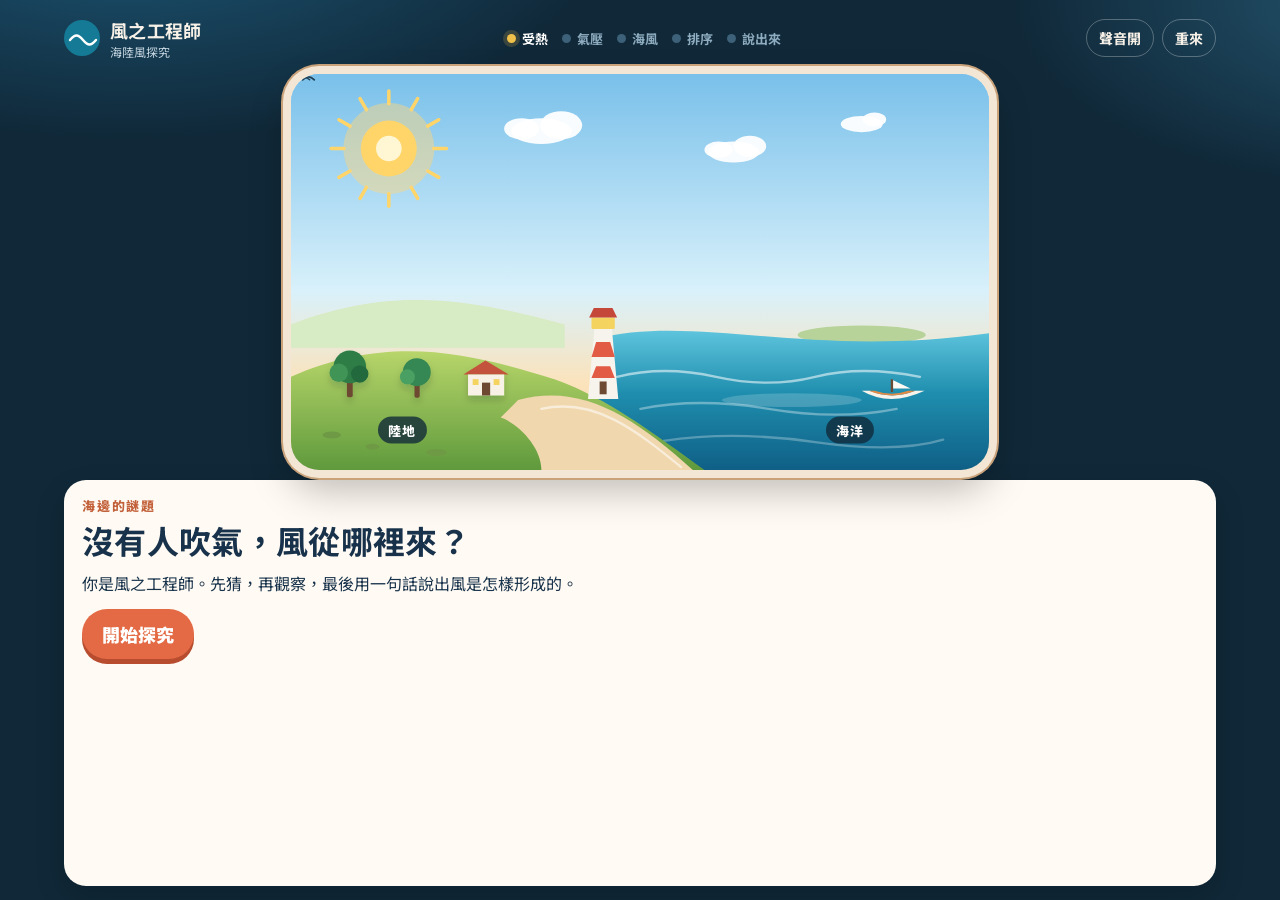
==== commit 86b7dd35: "Replace the single-file page with the sea-breeze inquiry game Split the lesson into index.html, css/" ====
--- a/index.html
+++ b/index.html
@@ -1,722 +1,187 @@
 <!DOCTYPE html>
-<html lang="zh-HK">
+<html lang="zh-Hant-HK">
 <head>
-<meta charset="UTF-8">
-<meta name="viewport" content="width=device-width, initial-scale=1.0, maximum-scale=1.0, user-scalable=no">
-<title>風之工程師 V3 - 海陸風大解密</title>
-<style>
-  /* 基礎設定，針對 iPad 觸控優化 */
-  * { box-sizing: border-box; -webkit-tap-highlight-color: transparent; user-select: none; }
-  body {
-    margin: 0; padding: 0; width: 100vw; height: 100vh;
-    font-family: "PingFang HK", "Microsoft JhengHei", sans-serif;
-    background-color: #87CEEB; overflow: hidden;
-    display: flex; justify-content: center; align-items: center;
-    touch-action: none; /* 防止 iPad 滑動時觸發網頁滾動 */
-  }
-  #game-container {
-    width: 100%; height: 100%; max-width: 1200px;
-    position: relative; background: linear-gradient(to bottom, #8ecae6, #e0fbfc);
-    overflow: hidden;
-  }
-
-  /* 頂部狀態列 */
-  #header {
-    position: absolute; top: 0; left: 0; width: 100%; height: 60px; 
-    display: flex; justify-content: space-between; align-items: center;
-    padding: 0 20px; background: rgba(255,255,255,0.6); backdrop-filter: blur(5px);
-    font-size: 20px; font-weight: bold; color: #023047; z-index: 100;
-    box-shadow: 0 2px 10px rgba(0,0,0,0.1);
-  }
-
-  /* 場景繪製 */
-  .scene { position: absolute; width: 100%; height: 100%; top: 0; left: 0; }
-  .sun { 
-    position: absolute; top: 10%; left: 15%; width: 80px; height: 80px; 
-    background: #FFD166; border-radius: 50%; box-shadow: 0 0 30px #FFD166; 
-    transition: all 0.5s; cursor: pointer; z-index: 50;
-    display: flex; justify-content: center; align-items: center; font-size: 30px;
-  }
-  .sun.hot { background: #FF5722; box-shadow: 0 0 60px #FF5722; transform: scale(1.1); }
-  .land { position: absolute; bottom: 0; left: 0; width: 55%; height: 45%; background: #8BC34A; border-top-right-radius: 80% 100%; pointer-events: none; }
-  .ocean { position: absolute; bottom: 0; right: 0; width: 50%; height: 35%; background: #4FC3F7; border-top-left-radius: 80% 100%; pointer-events: none; }
-  .lighthouse { position: absolute; bottom: 42%; left: 48%; width: 30px; height: 80px; background: white; border: 2px solid #ccc; border-radius: 5px 5px 0 0; z-index: 5; pointer-events: none; }
-  .lighthouse::before { content:''; position: absolute; top: -15px; left: -5px; width: 40px; height: 15px; background: #FFB703; border-radius: 50% 50% 0 0; }
-  .tree { position: absolute; bottom: 40%; width: 40px; height: 60px; background: #2E7D32; border-radius: 50% 50% 20% 20%; transition: transform 0.2s; z-index: 5; pointer-events: none; }
-  .tree::after { content:''; position: absolute; bottom: -15px; left: 15px; width: 10px; height: 15px; background: #795548; }
-  .tree.t1 { left: 10%; }
-  .tree.t2 { left: 22%; height: 70px; bottom: 41%; }
-  .tree.wind { animation: sway 0.4s infinite alternate; }
-  @keyframes sway { from { transform: rotate(-8deg); } to { transform: rotate(8deg); } }
-
-  /* 提示文字框 */
-  .dialog-box {
-    position: absolute; top: 12%; left: 50%; transform: translateX(-50%);
-    background: rgba(255,255,255,0.95); padding: 15px 30px; border-radius: 20px;
-    font-size: 22px; font-weight: bold; color: #023047; box-shadow: 0 6px 15px rgba(0,0,0,0.15);
-    text-align: center; z-index: 200; transition: all 0.3s; border: 3px solid #219EBC;
-    min-width: 300px; pointer-events: none; /* 唔好阻擋點擊 */
-  }
-
-  /* 按鈕 */
-  .btn {
-    padding: 15px 40px; font-size: 24px; font-weight: bold; border: none; border-radius: 30px;
-    background: #FB8500; color: white; box-shadow: 0 6px #d67000; cursor: pointer;
-    transition: transform 0.1s, box-shadow 0.1s; outline: none; pointer-events: auto;
-  }
-  .btn:active { transform: translateY(4px); box-shadow: 0 2px #d67000; }
-  .btn-blue { background: #219EBC; box-shadow: 0 6px #176b80; }
-  .btn-blue:active { box-shadow: 0 2px #176b80; }
-  .btn-green { background: #4CAF50; box-shadow: 0 6px #388E3C; }
-  .btn-green:active { box-shadow: 0 2px #388E3C; }
-
-  /* 階段控制 */
-  .stage { display: none; position: absolute; width: 100%; height: 100%; z-index: 20; pointer-events: none; }
-  .stage.active { display: block; }
-
-  /* 階段一 UI */
-  #stage1 .controls { position: absolute; bottom: 15%; left: 25%; transform: translateX(-50%); display: flex; gap: 20px; z-index: 150; pointer-events: auto; }
-  
-  /* 階段二 UI (Canvas 畫線) */
-  #draw-canvas { position: absolute; top: 0; left: 0; width: 100%; height: 100%; z-index: 100; pointer-events: auto; touch-action: none; }
-  .pressure-icon {
-    position: absolute; width: 60px; height: 60px; border-radius: 50%; display: flex;
-    justify-content: center; align-items: center; font-size: 36px; font-weight: bold;
-    color: white; opacity: 0; transition: opacity 0.5s; z-index: 101; pointer-events: none;
-  }
-  .pressure-icon.low { background: #E63946; top: 35%; left: 20%; }
-  .pressure-icon.high { background: #023047; top: 60%; right: 15%; }
-
-  /* 階段三 UI */
-  #stage3 .quiz-panel {
-    position: absolute; top: 50%; left: 50%; transform: translate(-50%, -50%);
-    background: white; padding: 30px; border-radius: 25px; width: 90%; max-width: 850px;
-    box-shadow: 0 15px 40px rgba(0,0,0,0.3); z-index: 150; text-align: center;
-    display: none; flex-direction: column; gap: 20px; border: 5px solid #219EBC;
-    pointer-events: auto;
-  }
-  #stage3 .quiz-panel.active { display: flex; }
-  .quiz-text { font-size: 24px; line-height: 2.2; color: #333; text-align: left; }
-  .blank {
-    display: inline-block; min-width: 100px; padding: 5px 15px; margin: 0 5px;
-    border-bottom: 4px dashed #219EBC; color: #FB8500; font-weight: bold; text-align: center;
-    background: #e0fbfc; border-radius: 8px; cursor: pointer; transition: all 0.2s;
-  }
-  .blank.active { background: #FFD166; border-bottom-color: #FB8500; transform: scale(1.05); }
-  .blank.correct { background: #C8E6C9; color: #2E7D32; border-bottom-color: #2E7D32; border-bottom-style: solid; }
-  .blank.wrong { background: #FFCDD2; color: #B71C1C; border-bottom-color: #B71C1C; border-bottom-style: solid; }
-  
-  .options { display: flex; justify-content: center; gap: 15px; flex-wrap: wrap; margin-top: 10px; }
-  .option-btn {
-    padding: 15px 30px; font-size: 22px; background: #f8f9fa; border: 3px solid #adb5bd;
-    border-radius: 15px; color: #495057; font-weight: bold; cursor: pointer;
-    transition: all 0.2s; box-shadow: 0 4px #adb5bd;
-  }
-  .option-btn:active { transform: translateY(2px); box-shadow: 0 2px #adb5bd; }
-  .option-btn:hover { border-color: #219EBC; color: #219EBC; }
-
-  /* 粒子層 */
-  #particle-canvas { position: absolute; top: 0; left: 0; width: 100%; height: 100%; z-index: 10; pointer-events: none; }
-</style>
+  <meta charset="UTF-8">
+  <meta name="viewport" content="width=device-width, initial-scale=1">
+  <title>風之工程師 — 海陸風大解密</title>
+  <meta name="description" content="給學生自己查出風怎樣形成的探究遊戲。寫出過程，90 分或以上過關。">
+  <link rel="icon" href="data:image/svg+xml,%3Csvg xmlns='http://www.w3.org/2000/svg' viewBox='0 0 64 64'%3E%3Ccircle cx='32' cy='32' r='32' fill='%23147a96'/%3E%3Cpath d='M10 36c8-10 14-10 22 0s14 10 22 0' fill='none' stroke='white' stroke-width='4' stroke-linecap='round'/%3E%3C/svg%3E">
+  <link rel="preconnect" href="https://fonts.googleapis.com">
+  <link rel="preconnect" href="https://fonts.gstatic.com" crossorigin>
+  <link href="https://fonts.googleapis.com/css2?family=Noto+Sans+HK:wght@500;700;900&display=swap" rel="stylesheet">
+  <link rel="stylesheet" href="./css/game.css">
 </head>
 <body>
+  <div id="app">
+    <header>
+      <div class="brand">
+        <svg width="36" height="36" viewBox="0 0 36 36" aria-hidden="true">
+          <circle cx="18" cy="18" r="18" fill="#147a96"/>
+          <path d="M6 20c5-6 8-6 13 0s8 6 13 0" fill="none" stroke="#fff" stroke-width="2.4" stroke-linecap="round"/>
+        </svg>
+        <div>
+          <strong>風之工程師</strong>
+          <small>海陸風探究</small>
+        </div>
+      </div>
+      <div class="progress" id="progress"></div>
+      <div class="tools">
+        <button type="button" class="ghost" id="mute" aria-pressed="false">聲音開</button>
+        <button type="button" class="ghost" id="restart">重來</button>
+      </div>
+    </header>
 
-<div id="game-container">
-  <!-- 背景場景 -->
-  <div class="scene">
-    <div class="sun" id="sun">☀️</div>
-    <div class="land"></div>
-    <div class="ocean"></div>
-    <div class="lighthouse"></div>
-    <div class="tree t1" id="tree1"></div>
-    <div class="tree t2" id="tree2"></div>
+    <div id="sky">
+      <svg id="world" viewBox="0 0 1200 680" preserveAspectRatio="xMidYMid meet" aria-hidden="true">
+        <defs>
+          <linearGradient id="skyGrad" x1="0" y1="0" x2="0" y2="1">
+            <stop offset="0" stop-color="#79c0ea"/>
+            <stop offset="0.55" stop-color="#d9f1fb"/>
+            <stop offset="0.78" stop-color="#fbe3bc"/>
+            <stop offset="1" stop-color="#f6d3a4"/>
+          </linearGradient>
+          <linearGradient id="seaGrad" x1="0" y1="0" x2="0" y2="1">
+            <stop offset="0" stop-color="#5ec4dd"/>
+            <stop offset="0.45" stop-color="#1f8eae"/>
+            <stop offset="1" stop-color="#0f5f86"/>
+          </linearGradient>
+          <linearGradient id="landGrad" x1="0" y1="0" x2="0" y2="1">
+            <stop offset="0" stop-color="#b7d56a"/>
+            <stop offset="1" stop-color="#5f9a3c"/>
+          </linearGradient>
+          <linearGradient id="heatGrad" x1="0" y1="0" x2="0" y2="1">
+            <stop offset="0" stop-color="#ffb15a" stop-opacity="0"/>
+            <stop offset="1" stop-color="#ff7a3c" stop-opacity="0.45"/>
+          </linearGradient>
+          <filter id="soft" x="-20%" y="-20%" width="140%" height="140%">
+            <feDropShadow dx="0" dy="8" stdDeviation="6" flood-color="#0e2433" flood-opacity="0.18"/>
+          </filter>
+        </defs>
+
+        <rect width="1200" height="680" fill="url(#skyGrad)"/>
+
+        <g class="sun" transform="translate(168 128)">
+          <g class="rays">
+            <rect x="-3" y="-102" width="6" height="28" rx="3" fill="#ffd56a"/>
+            <rect x="-3" y="-102" width="6" height="28" rx="3" fill="#ffd56a" transform="rotate(30)"/>
+            <rect x="-3" y="-102" width="6" height="28" rx="3" fill="#ffd56a" transform="rotate(60)"/>
+            <rect x="-3" y="-102" width="6" height="28" rx="3" fill="#ffd56a" transform="rotate(90)"/>
+            <rect x="-3" y="-102" width="6" height="28" rx="3" fill="#ffd56a" transform="rotate(120)"/>
+            <rect x="-3" y="-102" width="6" height="28" rx="3" fill="#ffd56a" transform="rotate(150)"/>
+            <rect x="-3" y="-102" width="6" height="28" rx="3" fill="#ffd56a" transform="rotate(180)"/>
+            <rect x="-3" y="-102" width="6" height="28" rx="3" fill="#ffd56a" transform="rotate(210)"/>
+            <rect x="-3" y="-102" width="6" height="28" rx="3" fill="#ffd56a" transform="rotate(240)"/>
+            <rect x="-3" y="-102" width="6" height="28" rx="3" fill="#ffd56a" transform="rotate(270)"/>
+            <rect x="-3" y="-102" width="6" height="28" rx="3" fill="#ffd56a" transform="rotate(300)"/>
+            <rect x="-3" y="-102" width="6" height="28" rx="3" fill="#ffd56a" transform="rotate(330)"/>
+          </g>
+          <circle class="halo" r="78"/>
+          <circle class="sun-core" r="48"/>
+          <circle class="sun-inner" r="22"/>
+        </g>
+
+        <g transform="translate(430 86)"><g class="cloud c1"><ellipse cx="0" cy="12" rx="52" ry="22"/><ellipse cx="34" cy="2" rx="36" ry="24"/><ellipse cx="-34" cy="8" rx="30" ry="18"/></g></g>
+        <g transform="translate(760 124)"><g class="cloud c2"><ellipse cx="0" cy="10" rx="44" ry="18"/><ellipse cx="28" cy="0" rx="28" ry="18"/><ellipse cx="-26" cy="6" rx="24" ry="14"/></g></g>
+        <g transform="translate(980 78)"><g class="cloud c3"><ellipse cx="0" cy="8" rx="36" ry="14"/><ellipse cx="22" cy="0" rx="20" ry="12"/></g></g>
+
+        <path class="gull" d="M0 10 Q10 0 20 10 M20 10 Q30 0 40 10" fill="none" stroke="#234055" stroke-width="3" stroke-linecap="round"/>
+        <path class="gull late" d="M0 10 Q8 2 16 10 M16 10 Q24 2 32 10" fill="none" stroke="#234055" stroke-width="2.4" stroke-linecap="round"/>
+
+        <path d="M0 430 C180 360 320 390 470 430 L470 470 L0 470 Z" fill="#d7ebc4"/>
+        <ellipse cx="980" cy="448" rx="110" ry="16" fill="#b7d39a"/>
+
+        <path d="M520 455 C700 410 880 490 1200 445 L1200 680 L520 680 Z" fill="url(#seaGrad)"/>
+        <ellipse cx="860" cy="560" rx="120" ry="12" fill="#ffffff" opacity="0.18"/>
+
+        <g class="waves">
+          <path d="M560 520 Q640 500 730 520 T900 520 T1080 520" fill="none" stroke="rgba(255,255,255,.55)" stroke-width="4" stroke-linecap="round"/>
+          <path d="M600 575 Q700 555 820 575 T1040 575" fill="none" stroke="rgba(255,255,255,.35)" stroke-width="4" stroke-linecap="round"/>
+          <path d="M640 630 Q760 612 900 632 T1120 628" fill="none" stroke="rgba(255,255,255,.28)" stroke-width="4" stroke-linecap="round"/>
+        </g>
+
+        <g transform="translate(980 520)">
+          <g class="boat">
+            <path d="M0 24 Q48 52 108 24 L92 24 Q52 40 14 24 Z" fill="#f7f3ea"/>
+            <path d="M12 24 Q52 40 92 24 L80 24 Q52 34 22 24 Z" fill="#e08a45"/>
+            <rect x="50" y="4" width="4" height="22" rx="1" fill="#6d4a32"/>
+            <path d="M54 6 L84 20 L54 20 Z" fill="#fffaf3"/>
+          </g>
+        </g>
+
+        <path d="M0 520 C170 445 310 480 455 525 C545 558 620 615 710 680 L0 680 Z" fill="url(#landGrad)"/>
+        <path class="heat-wash" d="M40 560 C180 500 320 530 470 590 C390 640 200 670 40 680 Z" fill="url(#heatGrad)"/>
+        <path d="M390 560 C500 530 590 590 690 680 L430 680 C430 640 390 600 360 590 Z" fill="#f0d7ad"/>
+        <path d="M430 575 C520 555 590 610 670 675" fill="none" stroke="rgba(255,255,255,.55)" stroke-width="4" stroke-linecap="round"/>
+
+        <g filter="url(#soft)">
+          <g transform="translate(78 455)">
+            <g class="tree">
+              <rect x="18" y="58" width="10" height="42" rx="3" fill="#6d4a32"/>
+              <circle cx="23" cy="48" r="28" fill="#2f7d46"/>
+              <circle cx="4" cy="58" r="16" fill="#3f9456"/>
+              <circle cx="40" cy="60" r="15" fill="#246b3d"/>
+            </g>
+          </g>
+          <g transform="translate(196 470)">
+            <g class="tree b">
+              <rect x="16" y="50" width="9" height="36" rx="3" fill="#6d4a32"/>
+              <circle cx="20" cy="42" r="24" fill="#348752"/>
+              <circle cx="4" cy="50" r="13" fill="#49a062"/>
+            </g>
+          </g>
+          <g transform="translate(300 488)">
+            <path d="M-4 28 L34 4 L74 28 Z" fill="#c4533d"/>
+            <rect x="4" y="28" width="62" height="36" fill="#f7f1e6"/>
+            <rect x="28" y="42" width="14" height="22" fill="#6d4a32"/>
+            <rect x="12" y="36" width="10" height="10" fill="#f4d35e"/>
+            <rect x="48" y="36" width="10" height="10" fill="#f4d35e"/>
+          </g>
+        </g>
+
+        <g transform="translate(500 390)">
+          <polygon class="beam" points="36,28 210,0 210,70" fill="rgba(255,214,120,.38)"/>
+          <polygon points="10,168 22,36 50,36 62,168" fill="#f7f4ee"/>
+          <polygon points="16,96 24,70 48,70 56,96" fill="#e25b45"/>
+          <polygon points="16,132 24,112 48,112 56,132" fill="#e25b45"/>
+          <rect x="16" y="28" width="40" height="20" rx="2" fill="#f4d35e"/>
+          <circle class="lantern-glow" cx="36" cy="38" r="7" fill="#fff6d4"/>
+          <path d="M12 28 H60 L52 12 H20 Z" fill="#c4473a"/>
+          <rect x="30" y="138" width="12" height="22" fill="#6d4a32"/>
+        </g>
+
+        <g fill="#6f9a45">
+          <ellipse cx="70" cy="620" rx="16" ry="6"/>
+          <ellipse cx="140" cy="640" rx="12" ry="5"/>
+          <ellipse cx="250" cy="650" rx="18" ry="6"/>
+        </g>
+      </svg>
+
+      <canvas id="air"></canvas>
+      <button type="button" id="sun-btn" aria-label="加熱陸地"></button>
+      <div class="tag" id="tag-land">陸地</div>
+      <div class="tag" id="tag-sea">海洋</div>
+      <div class="badge low" id="badge-low"><small>陸地</small>低氣壓</div>
+      <div class="badge high" id="badge-high"><small>海洋</small>高氣壓</div>
+    </div>
+
+    <section id="coach">
+      <p class="kicker" id="kicker"></p>
+      <h2 id="prompt" tabindex="-1"></h2>
+      <p class="lead" id="lead"></p>
+      <p id="feedback" role="status"></p>
+      <div id="choices" class="choices"></div>
+      <div id="order" hidden></div>
+      <form id="answer-form" hidden>
+        <label for="answer">你的句子</label>
+        <textarea id="answer" maxlength="160" placeholder="例如：空氣受熱之後……"></textarea>
+        <p class="fine">90 分或以上過關。句子只在這部裝置評分，不會上傳。</p>
+        <button class="primary" type="submit">交給 AI 評分</button>
+        <div id="result"></div>
+        <p id="scaffold" hidden></p>
+      </form>
+      <div id="actions"></div>
+    </section>
   </div>
-
-  <!-- 頂部狀態 -->
-  <div id="header">
-    <div>🌍 風之工程師 V3</div>
-    <div id="status-text">任務：點擊太陽加熱陸地</div>
-  </div>
-
-  <!-- 粒子層 -->
-  <canvas id="particle-canvas"></canvas>
-
-  <!-- 提示對話框 -->
-  <div class="dialog-box" id="dialog">點擊左上角的太陽，讓陸地受熱！</div>
-
-  <!-- 階段一：熱空氣 -->
-  <div class="stage active" id="stage1">
-    <div class="controls" id="stage1-controls" style="display: none;">
-      <button class="btn" id="btn-expand">膨脹</button>
-      <button class="btn btn-blue" id="btn-contract">收縮</button>
-    </div>
-  </div>
-
-  <!-- 階段二：冷空氣補充 (畫線互動) -->
-  <div class="stage" id="stage2">
-    <canvas id="draw-canvas"></canvas>
-    <div class="pressure-icon low" id="low-press">－</div>
-    <div class="pressure-icon high" id="high-press">＋</div>
-  </div>
-
-  <!-- 階段三：文字填空 -->
-  <div class="stage" id="stage3">
-    <div class="quiz-panel" id="quiz-panel">
-      <div class="quiz-text">
-        日間，在太陽的照射下，陸地上的空氣因受熱
-        <span class="blank" id="blank1">?</span> 而
-        <span class="blank" id="blank2">?</span>。<br>
-        海洋上較冷的空氣會流向陸地，補充了
-        <span class="blank" id="blank3">?</span> 的空氣。<br>
-        這樣，空氣流動便形成風。
-      </div>
-      <div class="options" id="options-container">
-        <!-- JS 動態生成選項 -->
-      </div>
-      <button class="btn btn-green" id="btn-check" style="margin-top: 10px; display: none;">確認答案</button>
-    </div>
-  </div>
-
-</div>
-
-<script>
-/* 
-  V3 修正重點：
-  1. 修正音效初始化時機 (解決 iOS Safari 卡死問題)。
-  2. 改用 Pointer Events (pointerdown, pointermove, pointerup) 取代 touch/mouse 混合。
-  3. 強制設定 canvas 寬高與 devicePixelRatio 匹配，解決 Retina 螢幕點擊位置偏移。
-  4. 簡化部分 DOM 結構與 z-index 層級，確保按鈕一定可以被點擊。
-*/
-
-// --- 音效產生器 (安全版本) ---
-let audioCtx = null;
-function playSound(type) {
-  // 如果沒有 AudioContext，嘗試初始化
-  if (!audioCtx) {
-    try {
-      window.AudioContext = window.AudioContext || window.webkitAudioContext;
-      audioCtx = new AudioContext();
-    } catch (e) {
-      console.log("瀏覽器不支援音效");
-      return;
-    }
-  }
-  // 如果被瀏覽器暫停，嘗試恢復
-  if (audioCtx.state === 'suspended') {
-    audioCtx.resume();
-  }
-
-  try {
-    const osc = audioCtx.createOscillator();
-    const gain = audioCtx.createGain();
-    osc.connect(gain);
-    gain.connect(audioCtx.destination);
-    
-    if (type === 'click') {
-      osc.type = 'sine'; osc.frequency.setValueAtTime(600, audioCtx.currentTime);
-      gain.gain.setValueAtTime(0.1, audioCtx.currentTime);
-      gain.gain.exponentialRampToValueAtTime(0.01, audioCtx.currentTime + 0.1);
-      osc.start(); osc.stop(audioCtx.currentTime + 0.1);
-    } else if (type === 'success') {
-      osc.type = 'triangle'; 
-      osc.frequency.setValueAtTime(400, audioCtx.currentTime);
-      osc.frequency.exponentialRampToValueAtTime(800, audioCtx.currentTime + 0.2);
-      gain.gain.setValueAtTime(0.1, audioCtx.currentTime);
-      gain.gain.exponentialRampToValueAtTime(0.01, audioCtx.currentTime + 0.3);
-      osc.start(); osc.stop(audioCtx.currentTime + 0.3);
-    } else if (type === 'error') {
-      osc.type = 'sawtooth'; osc.frequency.setValueAtTime(200, audioCtx.currentTime);
-      gain.gain.setValueAtTime(0.1, audioCtx.currentTime);
-      gain.gain.exponentialRampToValueAtTime(0.01, audioCtx.currentTime + 0.2);
-      osc.start(); osc.stop(audioCtx.currentTime + 0.2);
-    }
-  } catch(e) { console.log("音效播放失敗", e); }
-}
-
-// --- 全局狀態 ---
-const state = {
-  stage: 1,
-  sunHot: false,
-  particles: [],
-  animId: null,
-  selectedAnswers: { blank1: null, blank2: null, blank3: null },
-  activeBlank: 'blank1'
-};
-
-// --- DOM 元素 ---
-const sun = document.getElementById('sun');
-const dialog = document.getElementById('dialog');
-const statusText = document.getElementById('status-text');
-const btnExpand = document.getElementById('btn-expand');
-const btnContract = document.getElementById('btn-contract');
-const stage1 = document.getElementById('stage1');
-const stage2 = document.getElementById('stage2');
-const stage3 = document.getElementById('stage3');
-const stage1Controls = document.getElementById('stage1-controls');
-const drawCanvas = document.getElementById('draw-canvas');
-const ctxDraw = drawCanvas.getContext('2d');
-const particleCanvas = document.getElementById('particle-canvas');
-const ctxPart = particleCanvas.getContext('2d');
-const lowPress = document.getElementById('low-press');
-const highPress = document.getElementById('high-press');
-const trees = [document.getElementById('tree1'), document.getElementById('tree2')];
-const quizPanel = document.getElementById('quiz-panel');
-const optionsContainer = document.getElementById('options-container');
-const btnCheck = document.getElementById('btn-check');
-
-// --- 初始化 Canvas (解決 Retina 螢幕問題) ---
-function resizeCanvas() {
-  const dpr = window.devicePixelRatio || 1;
-  const rect = document.getElementById('game-container').getBoundingClientRect();
-  
-  // 粒子 Canvas
-  particleCanvas.width = rect.width * dpr;
-  particleCanvas.height = rect.height * dpr;
-  ctxPart.scale(dpr, dpr);
-  
-  // 畫線 Canvas
-  drawCanvas.width = rect.width * dpr;
-  drawCanvas.height = rect.height * dpr;
-  ctxDraw.scale(dpr, dpr);
-  
-  // 如果已經有粒子，重新繪製
-  if (state.particles.length > 0) drawParticles();
-}
-window.addEventListener('resize', resizeCanvas);
-window.addEventListener('orientationchange', () => setTimeout(resizeCanvas, 200));
-resizeCanvas();
-
-// --- 粒子系統 ---
-function createParticles() {
-  state.particles = [];
-  const rect = document.getElementById('game-container').getBoundingClientRect();
-  const startX = rect.width * 0.25; 
-  const startY = rect.height * 0.6;  
-  
-  for (let i = 0; i < 35; i++) {
-    let x = startX + (Math.random() - 0.5) * 80;
-    let y = startY + (Math.random() - 0.5) * 60;
-    state.particles.push({
-      x: x, y: y,
-      targetX: x, targetY: y,
-      radius: 6,
-      color: '#FF5722',
-      vx: 0, vy: 0,
-      isMoving: false
-    });
-  }
-}
-
-function drawParticles() {
-  const dpr = window.devicePixelRatio || 1;
-  ctxPart.clearRect(0, 0, particleCanvas.width / dpr, particleCanvas.height / dpr);
-  
-  state.particles.forEach(p => {
-    ctxPart.beginPath();
-    ctxPart.arc(p.x, p.y, p.radius, 0, Math.PI * 2);
-    ctxPart.fillStyle = p.color;
-    ctxPart.fill();
-  });
-}
-
-function animateParticles() {
-  let needsRedraw = false;
-  state.particles.forEach(p => {
-    if (p.isMoving) {
-      // 緩動移動
-      p.x += (p.targetX - p.x) * 0.08;
-      p.y += (p.targetY - p.y) * 0.08;
-      
-      if (Math.abs(p.targetX - p.x) > 0.5 || Math.abs(p.targetY - p.y) > 0.5) {
-        needsRedraw = true;
-      } else {
-        p.x = p.targetX;
-        p.y = p.targetY;
-        p.isMoving = false;
-      }
-    }
-  });
-  
-  if (needsRedraw) {
-    drawParticles();
-    state.animId = requestAnimationFrame(animateParticles);
-  } else {
-    drawParticles();
-  }
-}
-
-// --- 階段一邏輯 ---
-sun.addEventListener('pointerdown', (e) => {
-  e.preventDefault(); // 防止雙擊縮放
-  if (state.stage !== 1 || state.sunHot) return;
-  
-  playSound('click');
-  state.sunHot = true;
-  sun.classList.add('hot');
-  dialog.innerText = '陸地受熱了！空氣會怎樣呢？';
-  statusText.innerText = '任務：選擇空氣的變化';
-  stage1Controls.style.display = 'flex';
-
-  // 粒子震動效果 (模擬受熱)
-  state.particles.forEach(p => {
-    p.targetX = p.x + (Math.random() - 0.5) * 30;
-    p.targetY = p.y + (Math.random() - 0.5) * 30;
-    p.isMoving = true;
-  });
-  cancelAnimationFrame(state.animId);
-  animateParticles();
-});
-
-btnExpand.addEventListener('pointerdown', (e) => {
-  e.preventDefault();
-  if (!state.sunHot) return;
-  playSound('success');
-  stage1Controls.style.display = 'none';
-  dialog.innerText = '空氣受熱膨脹，粒子距離拉開，整體體積變大！';
-  statusText.innerText = '觀察：熱空氣上升中';
-  
-  // 動畫：粒子距離拉開並整體上升
-  state.particles.forEach(p => {
-    let dx = p.x - (window.innerWidth * 0.25);
-    let dy = p.y - (window.innerHeight * 0.6);
-    let dist = Math.sqrt(dx*dx + dy*dy) || 1;
-    
-    // 目標位置：向外擴散，並向上移動
-    p.targetX = p.x + (dx / dist) * (80 + Math.random() * 60);
-    p.targetY = p.y + (dy / dist) * (80 + Math.random() * 60) - 300;
-    p.isMoving = true;
-  });
-  
-  cancelAnimationFrame(state.animId);
-  animateParticles();
-  
-  // 確保粒子顏色變淡(上升)
-  setTimeout(() => {
-    state.particles.forEach(p => p.color = 'rgba(255, 87, 34, 0.3)');
-    drawParticles();
-  }, 800);
-
-  // 進入下一階段
-  setTimeout(startStage2, 2000);
-});
-
-btnContract.addEventListener('pointerdown', (e) => {
-  e.preventDefault();
-  playSound('error');
-  dialog.innerText = '不對喔！空氣受熱時，粒子會拉開距離膨脹，再試一次！';
-  btnContract.style.transform = 'translateX(5px)';
-  setTimeout(() => btnContract.style.transform = 'translateX(-5px)', 100);
-  setTimeout(() => btnContract.style.transform = 'translateX(0)', 200);
-});
-
-
-// --- 階段二邏輯 (Canvas 畫線) ---
-let isDrawing = false;
-let startX = 0, startY = 0;
-let currentLine = null;
-
-function startStage2() {
-  stage1.classList.remove('active');
-  stage2.classList.add('active');
-  dialog.innerText = '熱空氣上升了，陸地變空！請用手指從海洋向左劃，引導冷空氣補充。';
-  statusText.innerText = '任務：引導冷空氣';
-  
-  lowPress.style.opacity = '1';
-  highPress.style.opacity = '1';
-  
-  // 清空粒子畫布
-  state.particles = [];
-  ctxPart.clearRect(0, 0, particleCanvas.width, particleCanvas.height);
-
-  // 綁定 Pointer Events (兼容 iPad 觸控與滑鼠)
-  drawCanvas.addEventListener('pointerdown', onPointerDown);
-  drawCanvas.addEventListener('pointermove', onPointerMove);
-  drawCanvas.addEventListener('pointerup', onPointerUp);
-  drawCanvas.addEventListener('pointercancel', onPointerUp);
-}
-
-function getPos(e) {
-  const rect = drawCanvas.getBoundingClientRect();
-  return { 
-    x: e.clientX - rect.left, 
-    y: e.clientY - rect.top 
-  };
-}
-
-function onPointerDown(e) {
-  e.preventDefault();
-  const pos = getPos(e);
-  // 必須從右側 (海洋) 開始劃
-  if (pos.x > window.innerWidth * 0.5) {
-    isDrawing = true;
-    startX = pos.x;
-    startY = pos.y;
-    currentLine = { startX, startY, endX: startX, endY: startY };
-    drawLine();
-  }
-}
-
-function onPointerMove(e) {
-  if (!isDrawing) return;
-  e.preventDefault();
-  const pos = getPos(e);
-  currentLine.endX = pos.x;
-  currentLine.endY = pos.y;
-  drawLine();
-}
-
-function onPointerUp(e) {
-  if (!isDrawing) return;
-  isDrawing = false;
-  const pos = getPos(e);
-  
-  // 判斷成功條件：向左劃動超過 150px，且結束位置在左半邊
-  if (pos.x < startX - 150 && pos.x < window.innerWidth * 0.45) {
-    playSound('success');
-    // 成功！
-    removePointerEvents();
-    ctxDraw.clearRect(0, 0, drawCanvas.width, drawCanvas.height);
-    dialog.innerText = '冷空氣從高氣壓（海洋）流向低氣壓（陸地）補充！';
-    successStage2();
-  } else {
-    // 失敗，清除線條
-    playSound('error');
-    ctxDraw.clearRect(0, 0, drawCanvas.width, drawCanvas.height);
-    currentLine = null;
-    dialog.innerText = '要從海洋（右邊）向左劃向陸地（左邊）才對喔！';
-  }
-}
-
-function drawLine() {
-  const dpr = window.devicePixelRatio || 1;
-  ctxDraw.clearRect(0, 0, drawCanvas.width / dpr, drawCanvas.height / dpr);
-  if (!currentLine) return;
-  
-  ctxDraw.beginPath();
-  ctxDraw.moveTo(currentLine.startX, currentLine.startY);
-  ctxDraw.lineTo(currentLine.endX, currentLine.endY);
-  ctxDraw.strokeStyle = 'rgba(0, 180, 216, 0.8)';
-  ctxDraw.lineWidth = 15;
-  ctxDraw.lineCap = 'round';
-  ctxDraw.stroke();
-  
-  // 加個箭頭
-  let angle = Math.atan2(currentLine.endY - currentLine.startY, currentLine.endX - currentLine.startX);
-  let arrowX = currentLine.endX - 20 * Math.cos(angle);
-  let arrowY = currentLine.endY - 20 * Math.sin(angle);
-  ctxDraw.beginPath();
-  ctxDraw.moveTo(currentLine.endX, currentLine.endY);
-  ctxDraw.lineTo(arrowX - 10 * Math.sin(angle), arrowY + 10 * Math.cos(angle));
-  ctxDraw.lineTo(arrowX + 10 * Math.sin(angle), arrowY - 10 * Math.cos(angle));
-  ctxDraw.closePath();
-  ctxDraw.fillStyle = 'rgba(0, 180, 216, 1)';
-  ctxDraw.fill();
-}
-
-function removePointerEvents() {
-  drawCanvas.removeEventListener('pointerdown', onPointerDown);
-  drawCanvas.removeEventListener('pointermove', onPointerMove);
-  drawCanvas.removeEventListener('pointerup', onPointerUp);
-  drawCanvas.removeEventListener('pointercancel', onPointerUp);
-}
-
-function successStage2() {
-  lowPress.style.opacity = '0';
-  highPress.style.opacity = '0';
-  
-  // 生成冷空氣粒子從右向左移動
-  const rect = document.getElementById('game-container').getBoundingClientRect();
-  for (let i = 0; i < 25; i++) {
-    let startX = rect.width * 0.8 + (Math.random() - 0.5) * 100;
-    let startY = rect.height * 0.5 + (Math.random() - 0.5) * 100;
-    let targetX = rect.width * 0.25 + (Math.random() - 0.5) * 100;
-    let targetY = rect.height * 0.6 + (Math.random() - 0.5) * 100;
-    
-    let p = {
-      x: startX, y: startY, targetX: targetX, targetY: targetY,
-      radius: 6, color: '#00B4D8'
-    };
-    
-    // 使用動畫 (簡單 setTimeout 控制延遲)
-    let delay = i * 40;
-    setTimeout(() => {
-      state.particles.push(p);
-      animateColdParticle(p);
-    }, delay);
-  }
-
-  // 樹木搖擺 (風的視覺回饋)
-  setTimeout(() => {
-    trees.forEach(t => t.classList.add('wind'));
-  }, 500);
-
-  // 進入階段三
-  setTimeout(() => {
-    dialog.style.opacity = '0';
-    startStage3();
-  }, 2500);
-}
-
-function animateColdParticle(p) {
-  let startTime = performance.now();
-  let duration = 800;
-  let startX = p.x, startY = p.y;
-  
-  function update() {
-    let time = performance.now() - startTime;
-    let progress = Math.min(time / duration, 1);
-    let ease = 1 - Math.pow(1 - progress, 3);
-    
-    p.x = startX + (p.targetX - startX) * ease;
-    p.y = startY + (p.targetY - startY) * ease;
-    
-    drawParticles(); // 重繪所有粒子
-    
-    if (progress < 1) {
-      requestAnimationFrame(update);
-    }
-  }
-  requestAnimationFrame(update);
-}
-
-
-// --- 階段三邏輯 (文字填空) ---
-function startStage3() {
-  stage2.classList.remove('active');
-  stage3.classList.add('active');
-  statusText.innerText = '最終任務：完成科學填空';
-  quizPanel.classList.add('active');
-  dialog.style.opacity = '0';
-
-  // 選項池
-  const options = ['膨脹', '收縮', '上升', '下沉'];
-  
-  optionsContainer.innerHTML = '';
-  options.forEach(opt => {
-    let btn = document.createElement('button');
-    btn.className = 'option-btn';
-    btn.innerText = opt;
-    
-    btn.addEventListener('pointerdown', (e) => {
-      e.preventDefault();
-      if (state.activeBlank) {
-        playSound('click');
-        // 填入文字
-        let blankEl = document.getElementById(state.activeBlank);
-        blankEl.innerText = opt;
-        blankEl.classList.add('active');
-        state.selectedAnswers[state.activeBlank] = opt;
-        
-        // 尋找下一個未填的空格
-        let nextBlank = null;
-        if (!state.selectedAnswers.blank1) nextBlank = 'blank1';
-        else if (!state.selectedAnswers.blank2) nextBlank = 'blank2';
-        else if (!state.selectedAnswers.blank3) nextBlank = 'blank3';
-        
-        if (nextBlank) {
-          setActiveBlank(nextBlank);
-        } else {
-          setActiveBlank(null);
-        }
-
-        // 檢查是否全部填完
-        if (state.selectedAnswers.blank1 && state.selectedAnswers.blank2 && state.selectedAnswers.blank3) {
-          btnCheck.style.display = 'inline-block';
-        } else {
-          btnCheck.style.display = 'none';
-        }
-      }
-    });
-    optionsContainer.appendChild(btn);
-  });
-
-  function setActiveBlank(id) {
-    ['blank1', 'blank2', 'blank3'].forEach(b => {
-      let el = document.getElementById(b);
-      if (b === id) el.classList.add('active');
-      else el.classList.remove('active');
-    });
-    state.activeBlank = id;
-  }
-
-  // 點擊空格可以重新選擇
-  ['blank1', 'blank2', 'blank3'].forEach(id => {
-    document.getElementById(id).addEventListener('pointerdown', (e) => {
-      e.preventDefault();
-      // 清除該格答案
-      e.target.innerText = '?';
-      e.target.classList.remove('correct', 'wrong', 'active');
-      state.selectedAnswers[id] = null;
-      setActiveBlank(id);
-      btnCheck.style.display = 'none';
-    });
-  });
-
-  setActiveBlank('blank1');
-
-  // 確認答案 (移除舊的監聽器避免重複)
-  const newBtnCheck = btnCheck.cloneNode(true);
-  btnCheck.parentNode.replaceChild(newBtnCheck, btnCheck);
-  
-  newBtnCheck.addEventListener('pointerdown', (e) => {
-    e.preventDefault();
-    let correctAnswers = {
-      blank1: '膨脹',
-      blank2: '上升',
-      blank3: '上升'
-    };
-
-    let allCorrect = true;
-    for (let key in correctAnswers) {
-      let el = document.getElementById(key);
-      if (state.selectedAnswers[key] === correctAnswers[key]) {
-        el.classList.add('correct');
-        el.classList.remove('wrong');
-      } else {
-        el.classList.add('wrong');
-        el.classList.remove('correct');
-        allCorrect = false;
-      }
-    }
-
-    if (allCorrect) {
-      playSound('success');
-      dialog.style.opacity = '1';
-      dialog.innerText = '太棒了！你成功製造了風！🌬️';
-      dialog.style.background = '#C8E6C9';
-      dialog.style.color = '#2E7D32';
-      dialog.style.border = '3px solid #4CAF50';
-      
-      quizPanel.style.display = 'none';
-      statusText.innerText = '任務完成！🌟';
-      
-      sun.classList.remove('hot');
-      trees.forEach(t => t.classList.add('wind'));
-    } else {
-      playSound('error');
-      dialog.style.opacity = '1';
-      dialog.innerText = '有些答案不對喔，想想空氣受熱後會怎樣？';
-      dialog.style.background = '#FFCDD2';
-      dialog.style.color = '#B71C1C';
-      dialog.style.border = '3px solid #E53935';
-      
-      for (let key in correctAnswers) {
-        if (state.selectedAnswers[key] !== correctAnswers[key]) {
-          let el = document.getElementById(key);
-          el.style.transform = 'translateX(5px)';
-          setTimeout(() => el.style.transform = 'translateX(-5px)', 100);
-          setTimeout(() => el.style.transform = 'translateX(0)', 200);
-        }
-      }
-    }
-  });
-}
-
-// 初始化遊戲
-window.addEventListener('load', () => {
-  createParticles();
-  drawParticles();
-});
-</script>
+  <script type="module" src="./js/game.js"></script>
 </body>
 </html>
--- a/css/game.css
+++ b/css/game.css
@@ -0,0 +1,468 @@
+:root {
+  --ink: #17324a;
+  --paper: #fffaf3;
+  --line: #eadccb;
+  --coral: #e36a45;
+  --coral-deep: #b84c2e;
+  --sea: #147a96;
+  --good: #2f8f5b;
+  --bad: #c4473a;
+  --gold: #f0c14a;
+  color-scheme: light;
+}
+
+* { box-sizing: border-box; }
+
+html, body {
+  margin: 0;
+  min-height: 100%;
+  overflow-x: hidden;
+  overflow-y: auto;
+}
+
+body {
+  font-family: "Noto Sans HK", "PingFang HK", "Microsoft JhengHei", sans-serif;
+  color: var(--ink);
+  background:
+    radial-gradient(900px 420px at 10% -10%, #1d5878 0%, transparent 55%),
+    radial-gradient(800px 380px at 110% 0%, #24556f 0%, transparent 50%),
+    #102838;
+}
+
+button, textarea { font: inherit; color: inherit; }
+
+button { cursor: pointer; }
+
+button:focus-visible, textarea:focus-visible {
+  outline: 3px solid #ffd56a;
+  outline-offset: 2px;
+}
+
+#app {
+  min-height: 100dvh;
+  height: auto;
+  max-width: 1180px;
+  margin: 0 auto;
+  padding: 12px 14px 14px;
+  display: flex;
+  flex-direction: column;
+  gap: 10px;
+}
+
+body.is-draw {
+  overflow: hidden;
+  height: 100dvh;
+}
+
+body.is-draw #app {
+  height: 100dvh;
+}
+
+body.is-done #actions { display: block; }
+
+header {
+  display: flex;
+  align-items: center;
+  gap: 12px;
+  min-height: 52px;
+  color: #f7f1e8;
+}
+
+.brand { display: flex; align-items: center; gap: 10px; min-width: max-content; }
+.brand svg { display: block; }
+.brand strong { display: block; font-size: 18px; letter-spacing: 0.02em; }
+.brand small { display: block; color: #c5d5e0; font-size: 12px; }
+
+.progress {
+  flex: 1;
+  display: flex;
+  justify-content: center;
+  gap: 14px;
+}
+
+.pip {
+  display: flex;
+  align-items: center;
+  gap: 6px;
+  color: #8eacbf;
+  font-size: 13px;
+  font-weight: 700;
+}
+
+.pip i {
+  width: 9px;
+  height: 9px;
+  border-radius: 50%;
+  background: #3c6178;
+  display: block;
+}
+
+.pip.on { color: white; }
+.pip.on i { background: var(--gold); box-shadow: 0 0 0 4px rgba(240, 193, 74, 0.18); }
+.pip.done i { background: #7dcea0; }
+
+.tools { display: flex; gap: 8px; }
+
+.ghost {
+  background: transparent;
+  color: #f7f1e8;
+  border: 1px solid rgba(255, 255, 255, 0.28);
+  border-radius: 999px;
+  padding: 8px 12px;
+  font-weight: 700;
+  font-size: 14px;
+}
+
+.ghost[aria-pressed="true"] { background: rgba(255, 255, 255, 0.12); }
+
+#sky {
+  position: relative;
+  flex: 0 1 auto;
+  height: min(44dvh, 420px);
+  width: auto;
+  max-width: 100%;
+  aspect-ratio: 1200 / 680;
+  margin-inline: auto;
+  border-radius: 28px;
+  overflow: hidden;
+  background: #8ec8ee;
+  box-shadow:
+    0 0 0 8px #f3e6d4,
+    0 0 0 10px #c9a27a,
+    0 18px 40px rgba(0, 0, 0, 0.28);
+  user-select: none;
+}
+
+body.is-draw #coach { overflow: auto; flex: 1 1 auto; }
+body.is-draw #sky { height: min(56dvh, 520px); }
+body.is-write #sky,
+body.is-done #sky { height: min(24dvh, 220px); }
+
+#world { width: 100%; height: 100%; display: block; }
+
+#air {
+  position: absolute;
+  inset: 0;
+  width: 100%;
+  height: 100%;
+  pointer-events: none;
+  z-index: 2;
+}
+
+body.is-draw #air { pointer-events: auto; touch-action: none; }
+
+#sun-btn {
+  position: absolute;
+  z-index: 4;
+  border: 0;
+  border-radius: 50%;
+  background: transparent;
+  pointer-events: none;
+}
+
+body.is-heat #sun-btn {
+  pointer-events: auto;
+  cursor: pointer;
+  animation: pulse 1.5s ease-in-out infinite;
+}
+
+.tag, .badge {
+  position: absolute;
+  z-index: 5;
+  pointer-events: none;
+}
+
+.tag {
+  transform: translate(-50%, -50%);
+  background: rgba(16, 40, 56, 0.78);
+  color: white;
+  border-radius: 999px;
+  padding: 4px 10px;
+  font-size: 13px;
+  font-weight: 800;
+  letter-spacing: 0.08em;
+}
+
+.badge {
+  transform: translate(-50%, -50%) scale(0.92);
+  min-width: 78px;
+  text-align: center;
+  color: white;
+  font-weight: 900;
+  border-radius: 14px;
+  padding: 7px 10px;
+  opacity: 0;
+  box-shadow: 0 8px 16px rgba(0, 0, 0, 0.16);
+}
+
+.badge.show { opacity: 1; transform: translate(-50%, -50%) scale(1); }
+.badge.low { background: #d8573f; }
+.badge.high { background: #1d4e89; }
+.badge small { display: block; font-size: 11px; font-weight: 700; opacity: 0.85; }
+
+#answer-form[hidden],
+#order[hidden] {
+  display: none !important;
+}
+
+#coach {
+  flex: 1 0 auto;
+  min-height: 0;
+  overflow: visible;
+  background: var(--paper);
+  border-radius: 22px;
+  padding: 16px 18px 14px;
+  box-shadow: 0 12px 30px rgba(0, 0, 0, 0.16);
+}
+
+.kicker {
+  margin: 0 0 4px;
+  color: #c2613a;
+  font-size: 13px;
+  font-weight: 800;
+  letter-spacing: 0.14em;
+}
+
+h2 {
+  margin: 0 0 8px;
+  font-size: clamp(22px, 2.5vw, 32px);
+  line-height: 1.35;
+  letter-spacing: 0.01em;
+}
+
+.lead, .fine {
+  margin: 0 0 12px;
+  line-height: 1.65;
+  font-size: 16px;
+}
+
+.fine { color: #6d5b4d; font-size: 14px; }
+
+#feedback {
+  min-height: 0;
+  margin: 0 0 10px;
+  font-weight: 700;
+  line-height: 1.6;
+}
+
+#feedback.ok { color: var(--good); }
+#feedback.no { color: var(--bad); }
+
+.choices, .bank, #actions {
+  display: flex;
+  flex-wrap: wrap;
+  gap: 10px;
+}
+
+.choice, .chip, .slot {
+  border-radius: 14px;
+  border: 2px solid var(--line);
+  background: white;
+  font-weight: 800;
+  text-align: left;
+}
+
+.choice, .chip {
+  flex: 1 1 180px;
+  min-height: 52px;
+  padding: 12px 14px;
+  font-size: 17px;
+  box-shadow: 0 3px 0 #e4d3bf;
+}
+
+.choice:active, .chip:active, .primary:active { transform: translateY(2px); }
+
+.choice.is-right { border-color: var(--good); background: #e7f6ee; }
+.choice.is-wrong, .slot.is-wrong {
+  border-color: var(--bad);
+  background: #fdecea;
+  animation: shake 0.35s linear;
+}
+
+.primary {
+  border: 0;
+  border-radius: 999px;
+  background: var(--coral);
+  color: white;
+  font-weight: 900;
+  font-size: 18px;
+  padding: 12px 20px;
+  box-shadow: 0 5px 0 var(--coral-deep);
+}
+
+.primary.sea { background: var(--sea); box-shadow: 0 5px 0 #0f5f75; }
+
+.slots { display: grid; gap: 8px; margin-bottom: 10px; }
+
+.slot {
+  width: 100%;
+  min-height: 48px;
+  display: flex;
+  align-items: center;
+  gap: 10px;
+  padding: 8px 12px;
+  font-size: 16px;
+}
+
+.slot.empty { color: #8d7b6c; font-weight: 600; border-style: dashed; }
+
+.slot .n {
+  width: 28px;
+  height: 28px;
+  border-radius: 50%;
+  display: grid;
+  place-items: center;
+  background: var(--sea);
+  color: white;
+  flex: none;
+  font-size: 14px;
+}
+
+#answer-form { display: grid; gap: 8px; }
+
+#answer-form label { font-weight: 800; }
+
+textarea {
+  width: 100%;
+  min-height: 72px;
+  resize: vertical;
+  border-radius: 14px;
+  border: 2px solid var(--line);
+  padding: 12px 14px;
+  font-size: 18px;
+  line-height: 1.6;
+  background: white;
+  user-select: text;
+}
+
+.score-card {
+  display: grid;
+  grid-template-columns: auto 1fr;
+  gap: 12px 14px;
+  align-items: center;
+  margin-top: 8px;
+  padding: 12px;
+  border-radius: 16px;
+  background: white;
+  border: 2px solid var(--line);
+}
+
+.score-card.pass { border-color: #b7e0c8; background: #f3fbf6; }
+.score-card.fail { border-color: #f3c7c0; background: #fff7f5; }
+
+.ring {
+  width: 76px;
+  height: 76px;
+  border-radius: 50%;
+  display: grid;
+  place-items: center;
+  background: conic-gradient(var(--c, var(--good)) calc(var(--p) * 1%), #eadfd2 0);
+}
+
+.ring span {
+  width: 58px;
+  height: 58px;
+  border-radius: 50%;
+  background: white;
+  display: grid;
+  place-items: center;
+  font-size: 26px;
+  font-weight: 900;
+}
+
+.score-card .comment { margin: 0; line-height: 1.6; font-weight: 700; }
+.score-card .checks { grid-column: 1 / -1; display: flex; flex-wrap: wrap; gap: 6px; margin: 0; padding: 0; list-style: none; }
+.checks li { border-radius: 999px; padding: 4px 10px; font-size: 13px; font-weight: 800; background: #f3efe8; }
+.checks li.ok { background: #e1f5e8; color: #1f7a45; }
+.checks li.no { background: #fde8e4; color: #a33b32; }
+
+#scaffold {
+  margin: 0;
+  padding: 10px 12px;
+  border-radius: 12px;
+  background: #fff4df;
+  font-weight: 700;
+}
+
+.cert blockquote {
+  margin: 8px 0 12px;
+  padding: 12px 14px;
+  border-left: 4px solid var(--gold);
+  background: white;
+  border-radius: 0 12px 12px 0;
+  font-size: 18px;
+  line-height: 1.6;
+  user-select: text;
+}
+
+.night {
+  margin-top: 8px;
+  padding: 12px;
+  border-radius: 16px;
+  background: #eef5f8;
+}
+
+.night h3 { margin: 0 0 6px; font-size: 16px; }
+.night p { margin: 0 0 8px; line-height: 1.6; }
+
+.cloud { fill: rgba(255, 255, 255, 0.94); }
+.c1 { animation: drift 42s ease-in-out infinite; }
+.c2 { animation: drift 54s ease-in-out infinite reverse; }
+.c3 { animation: drift 48s ease-in-out infinite; }
+
+.rays { transform-origin: 0 0; animation: spin 48s linear infinite; }
+.halo { fill: rgba(255, 214, 120, 0.45); }
+.sun-core { fill: #ffd56a; }
+.sun-inner { fill: #fff6d4; }
+
+#world.is-hot .sun-core { fill: #ff7a3c; }
+#world.is-hot .sun-inner { fill: #ffe0c2; }
+#world.is-hot .halo { fill: rgba(255, 122, 60, 0.35); }
+#world.is-hot .rays { animation-duration: 16s; }
+
+.heat-wash { opacity: 0; }
+#world.is-hot .heat-wash { opacity: 1; }
+
+.waves { animation: wash 5.5s ease-in-out infinite; }
+.boat { transform-box: fill-box; transform-origin: center; animation: bob 3.4s ease-in-out infinite; }
+.gull { animation: fly 22s linear infinite; }
+.gull.late { animation-duration: 27s; animation-delay: -8s; }
+
+.beam, .lantern-glow { opacity: 0; }
+#world.is-wind .beam { opacity: 1; }
+#world.is-wind .lantern-glow { opacity: 0.9; }
+
+#world.is-wind .tree {
+  transform-box: fill-box;
+  transform-origin: center bottom;
+  animation: sway 0.45s ease-in-out infinite alternate;
+}
+#world.is-wind .tree.b { animation-delay: -0.2s; }
+
+@keyframes spin { to { transform: rotate(360deg); } }
+@keyframes drift { 50% { transform: translateX(26px); } }
+@keyframes wash { 50% { transform: translateX(-16px); } }
+@keyframes bob { 50% { transform: translateY(5px) rotate(-2deg); } }
+@keyframes sway { to { transform: rotate(6deg); } }
+@keyframes fly { from { transform: translate(560px, 150px); } to { transform: translate(1040px, 110px); } }
+@keyframes pulse { 50% { box-shadow: 0 0 0 10px rgba(255, 214, 120, 0.28); } }
+@keyframes shake {
+  25% { transform: translateX(4px); }
+  50% { transform: translateX(-4px); }
+  75% { transform: translateX(3px); }
+}
+
+@media (max-width: 760px) {
+  .progress { display: none; }
+  #app { padding: 8px; gap: 8px; }
+  #sky { border-radius: 18px; box-shadow: 0 0 0 5px #f3e6d4, 0 0 0 7px #c9a27a, 0 12px 24px rgba(0, 0, 0, 0.28); }
+  .choice, .chip { flex-basis: 100%; }
+  .score-card { grid-template-columns: 1fr; justify-items: center; text-align: center; }
+}
+
+@media (prefers-reduced-motion: reduce) {
+  *, *::before, *::after {
+    animation: none !important;
+    transition: none !important;
+  }
+}
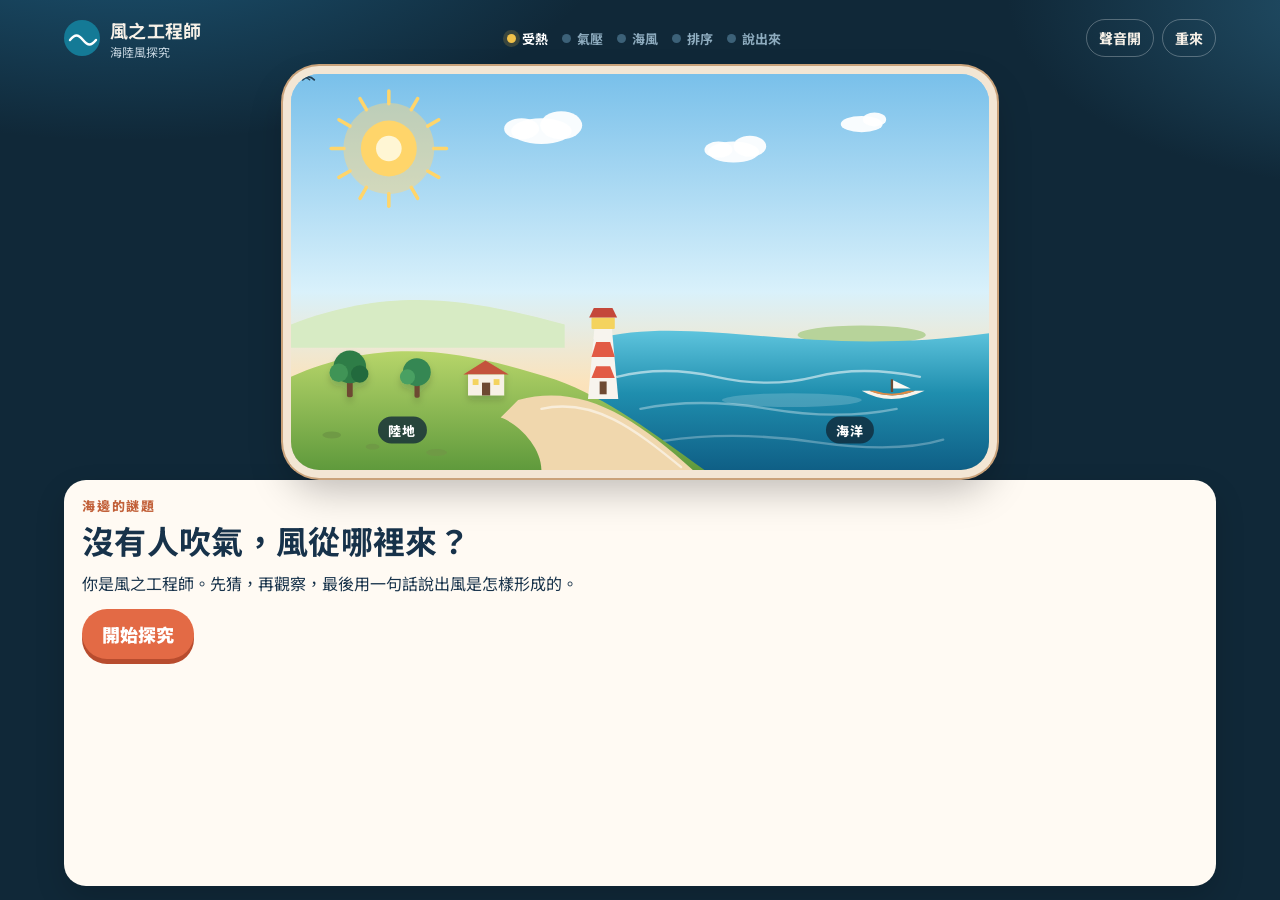
==== commit 55c159e2: "Add voice input and an easier drag mode on the explain step. Students can dictate a sentence into th" ====
--- a/index.html
+++ b/index.html
@@ -162,6 +162,21 @@
       <div class="tag" id="tag-sea">海洋</div>
       <div class="badge low" id="badge-low"><small>陸地</small>低氣壓</div>
       <div class="badge high" id="badge-high"><small>海洋</small>高氣壓</div>
+
+      <div id="drops" hidden>
+        <div class="drop" data-slot="hot" tabindex="0">
+          <span class="drop-label">靠近陸地</span>
+          <div class="drop-well"><span class="drop-hint">拖到這裡</span></div>
+        </div>
+        <div class="drop" data-slot="wind" tabindex="0">
+          <span class="drop-label">風的路徑</span>
+          <div class="drop-well"><span class="drop-hint">拖到這裡</span></div>
+        </div>
+        <div class="drop" data-slot="cold" tabindex="0">
+          <span class="drop-label">靠近海洋</span>
+          <div class="drop-well"><span class="drop-hint">拖到這裡</span></div>
+        </div>
+      </div>
     </div>
 
     <section id="coach">
@@ -172,13 +187,24 @@
       <div id="choices" class="choices"></div>
       <div id="order" hidden></div>
       <form id="answer-form" hidden>
-        <label for="answer">你的句子</label>
+        <div class="answer-head">
+          <label for="answer">你的句子</label>
+          <button type="button" id="voice-btn" class="voice-btn" aria-pressed="false" aria-controls="answer">語音輸入</button>
+        </div>
         <textarea id="answer" maxlength="160" placeholder="例如：空氣受熱之後……"></textarea>
+        <p id="voice-tip" class="fine" hidden aria-live="polite"></p>
         <p class="fine">90 分或以上過關。句子只在這部裝置評分，不會上傳。</p>
-        <button class="primary" type="submit">交給 AI 評分</button>
+        <div class="form-row">
+          <button class="primary" type="submit">交給 AI 評分</button>
+          <button type="button" id="adapt-open" class="adapt-btn">較容易（調適）</button>
+        </div>
         <div id="result"></div>
         <p id="scaffold" hidden></p>
       </form>
+      <div id="adapt" hidden>
+        <div id="adapt-bank" class="bank" aria-label="答案卡片"></div>
+        <button type="button" class="adapt-btn" id="adapt-close">改回打字</button>
+      </div>
       <div id="actions"></div>
     </section>
   </div>
--- a/css/game.css
+++ b/css/game.css
@@ -138,6 +138,12 @@
 body.is-write #sky,
 body.is-done #sky { height: min(24dvh, 220px); }
 
+body.is-adapt #sky {
+  width: min(100%, calc(48dvh * 1200 / 680));
+  height: auto;
+  aspect-ratio: 1200 / 680;
+}
+
 #world { width: 100%; height: 100%; display: block; }
 
 #air {
@@ -201,7 +207,9 @@
 .badge small { display: block; font-size: 11px; font-weight: 700; opacity: 0.85; }
 
 #answer-form[hidden],
-#order[hidden] {
+#order[hidden],
+#adapt[hidden],
+#drops[hidden] {
   display: none !important;
 }
 
@@ -321,6 +329,162 @@
 #answer-form { display: grid; gap: 8px; }
 
 #answer-form label { font-weight: 800; }
+
+.answer-head, .form-row {
+  display: flex;
+  flex-wrap: wrap;
+  align-items: center;
+  gap: 8px;
+}
+
+.answer-head { justify-content: space-between; }
+
+.voice-btn, .adapt-btn {
+  border-radius: 999px;
+  font-weight: 900;
+  font-size: 16px;
+  padding: 8px 14px;
+  background: white;
+}
+
+.voice-btn {
+  border: 2px solid var(--sea);
+  color: var(--sea);
+  background: #e7f4f8;
+  flex: none;
+}
+
+.voice-btn[aria-pressed="true"] {
+  background: var(--sea);
+  color: white;
+}
+
+.voice-btn:disabled {
+  opacity: 0.55;
+  cursor: not-allowed;
+}
+
+.adapt-btn {
+  border: 2px solid var(--coral);
+  color: var(--coral-deep);
+  background: #fff1ea;
+}
+
+#adapt { display: grid; gap: 10px; justify-items: start; }
+
+#drops {
+  position: absolute;
+  inset: 0;
+  z-index: 6;
+  pointer-events: none;
+}
+
+.drop {
+  position: absolute;
+  width: 24%;
+  height: 23%;
+  min-width: 0;
+  min-height: 0;
+  pointer-events: auto;
+  touch-action: none;
+  display: flex;
+  flex-direction: column;
+  gap: 2px;
+  padding: 4px 6px;
+  border-radius: 16px;
+  border: 3px dashed rgba(23, 50, 74, 0.55);
+  background: rgba(255, 250, 243, 0.92);
+  box-shadow: 0 8px 16px rgba(14, 36, 51, 0.12);
+  overflow: hidden;
+}
+
+.drop[data-slot="hot"] { left: 2%; top: 60%; width: 24%; }
+.drop[data-slot="wind"] { left: 27%; top: 3%; width: 32%; height: 30%; }
+.drop[data-slot="cold"] { right: 2%; top: 54%; width: 24%; }
+
+.drop-label {
+  font-size: 12px;
+  font-weight: 800;
+  letter-spacing: 0.04em;
+  color: #6d5b4d;
+  text-align: center;
+}
+
+.drop-well {
+  flex: 1;
+  min-height: 0;
+  display: flex;
+  align-items: center;
+  justify-content: center;
+}
+
+.drop-hint {
+  color: #8d7b6c;
+  font-weight: 700;
+  font-size: 14px;
+}
+
+.drop.is-over {
+  border-color: var(--sea);
+  background: rgba(255, 255, 255, 0.97);
+}
+
+.drop.is-filled {
+  border-style: solid;
+  border-color: var(--good);
+  background: rgba(231, 246, 238, 0.95);
+}
+
+.drop.is-filled .drop-hint { display: none; }
+
+.drop.is-shake { animation: shake 0.35s linear; }
+
+.drop:focus-visible {
+  outline: 3px solid #ffd56a;
+  outline-offset: 2px;
+}
+
+.drag-card {
+  touch-action: none;
+  user-select: none;
+  cursor: grab;
+  text-align: center;
+  line-height: 1.35;
+}
+
+.drag-card.is-selected {
+  border-color: var(--sea);
+  background: #e7f6fb;
+}
+
+.drag-card.is-lifting { opacity: 0.35; }
+
+.drag-ghost {
+  position: fixed;
+  z-index: 80;
+  margin: 0;
+  pointer-events: none;
+  flex: none;
+  transform: none;
+  cursor: grabbing;
+  box-shadow: 0 12px 24px rgba(14, 36, 51, 0.22);
+}
+
+.drop .drag-card {
+  flex: 1 1 auto;
+  width: 100%;
+  min-width: 0;
+  min-height: 0;
+  height: auto;
+  padding: 2px 4px;
+  font-size: 14px;
+  line-height: 1.25;
+  box-shadow: none;
+  white-space: normal;
+  overflow-wrap: anywhere;
+}
+
+body.is-dragging { user-select: none; }
 
 textarea {
   width: 100%;
@@ -457,6 +621,10 @@
   #app { padding: 8px; gap: 8px; }
   #sky { border-radius: 18px; box-shadow: 0 0 0 5px #f3e6d4, 0 0 0 7px #c9a27a, 0 12px 24px rgba(0, 0, 0, 0.28); }
   .choice, .chip { flex-basis: 100%; }
+  .drop { padding: 3px 4px; }
+  .drop-label, .drop-hint { font-size: 11px; }
+  .drop .drag-card { font-size: 12px; padding: 4px; line-height: 1.25; }
+  body.is-adapt #sky { width: min(100%, calc(46dvh * 1200 / 680)); height: auto; }
   .score-card { grid-template-columns: 1fr; justify-items: center; text-align: center; }
 }
 
